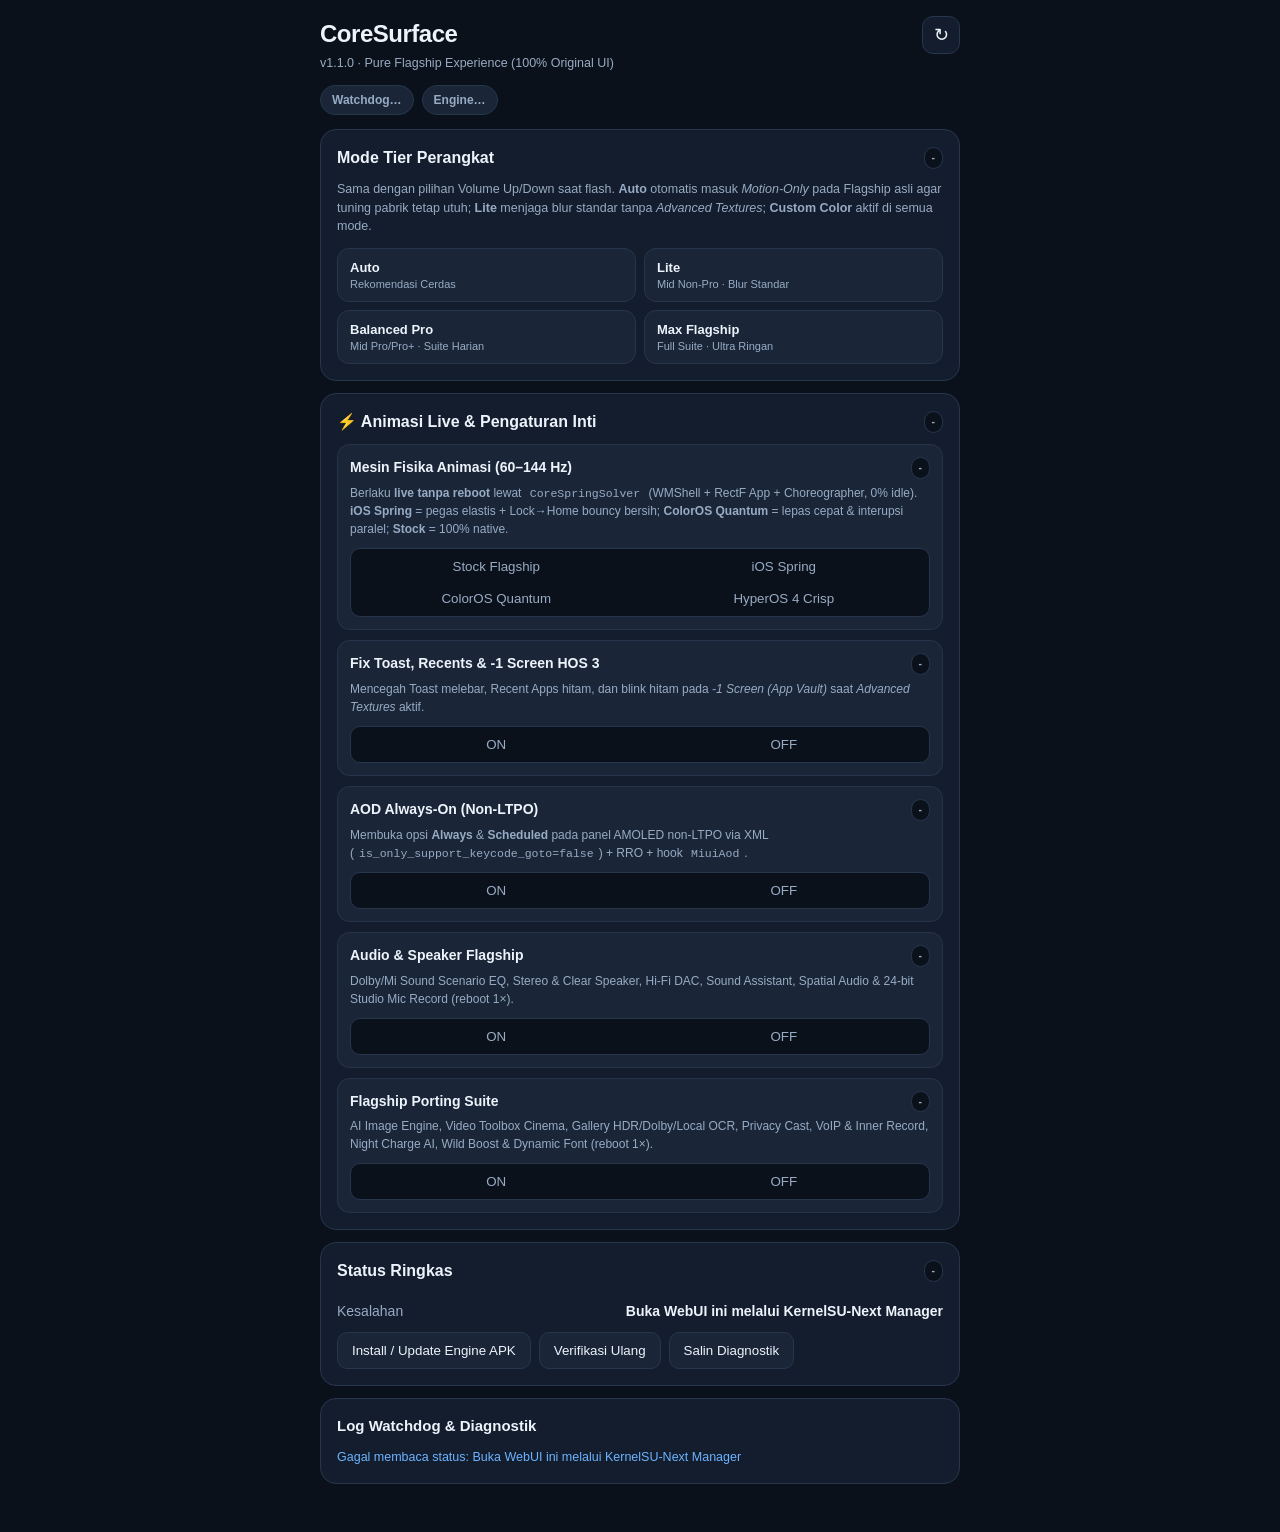
==== webroot/index.html @ f05af04d "fix(motion): eliminate Workspace layout desync & Lock->Home alpha pop/random spawn" ====
<!doctype html>
<html lang="id">
<head>
  <meta charset="utf-8">
  <meta name="viewport" content="width=device-width, initial-scale=1, viewport-fit=cover">
  <title>CoreSurface v1.1.0</title>
  <link rel="stylesheet" href="style.css">
</head>
<body>
  <main class="container">
    <header class="hero">
      <div class="hero-top">
        <div>
          <h1>CoreSurface</h1>
          <p class="subtitle">v1.1.0 · Pure Flagship Experience (100% Original UI)</p>
        </div>
        <button id="btn-refresh" class="btn-icon" type="button" aria-label="Perbarui status">↻</button>
      </div>
      <div class="badge-row">
        <span id="watchdog-badge" class="badge badge-neutral">Watchdog…</span>
        <span id="engine-badge" class="badge badge-neutral">Engine…</span>
        <span id="compat-badge" class="badge badge-neutral hidden">Skor: -</span>
        <span id="coreflow-badge" class="badge badge-coreflow hidden">CoreFlow Guard</span>
      </div>
    </header>

    <div id="reboot-banner" class="banner banner-info hidden" role="status">
      <strong>Perubahan tier/RRO disimpan.</strong> Reboot 1× agar properti/XML/RRO baru aktif (profil animasi &amp; fix Recents berlaku langsung tanpa reboot).
    </div>

    <div id="safemode-banner" class="banner banner-danger hidden" role="alert">
      <div>
        <strong>Safe-Mode Aktif</strong>
        <p id="safemode-reason">Watchdog menonaktifkan modul otomatis setelah 2× boot gagal.</p>
      </div>
      <button id="btn-reset-safemode" class="btn btn-danger" type="button">Reset Safe-Mode</button>
    </div>

    <div id="metamodule-banner" class="banner banner-warn hidden" role="status">
      <strong>Metamodule RRO belum aktif.</strong> Pada KernelSU-Next, pasang <code>meta-overlayfs</code> lalu reboot 1× agar RRO overlay (SystemUI, ThemeManager, AOD) termuat otomatis.
    </div>

    <section class="card">
      <div class="card-head">
        <h2>Mode Tier Perangkat</h2>
        <span id="active-tier-pill" class="pill">-</span>
      </div>
      <p class="hint">Sama dengan pilihan Volume Up/Down saat flash. <strong>Auto</strong> otomatis masuk <em>Motion-Only</em> pada Flagship asli agar tuning pabrik tetap utuh; <strong>Lite</strong> menjaga blur standar tanpa <em>Advanced Textures</em>; <strong>Custom Color</strong> aktif di semua mode.</p>
      <div class="tier-grid" id="tier-grid">
        <button type="button" class="btn-tier" data-tier="auto">
          <strong>Auto</strong>
          <span id="auto-tier-hint">Rekomendasi Cerdas</span>
        </button>
        <button type="button" class="btn-tier" data-tier="low">
          <strong>Lite</strong>
          <span>Mid Non-Pro · Blur Standar</span>
        </button>
        <button type="button" class="btn-tier" data-tier="balanced_pro">
          <strong>Balanced Pro</strong>
          <span>Mid Pro/Pro+ · Suite Harian</span>
        </button>
        <button type="button" class="btn-tier" data-tier="flagship">
          <strong>Max Flagship</strong>
          <span>Full Suite · Ultra Ringan</span>
        </button>
      </div>
    </section>

    <section class="card">
      <div class="card-head">
        <h2>⚡ Animasi Live &amp; Pengaturan Inti</h2>
        <span id="engine-hz-pill" class="pill">-</span>
      </div>

      <div class="feat-list">
        <div class="feat-card">
          <div class="feat-head">
            <div class="feat-title-wrap">
              <h3>Mesin Fisika Animasi (60–144 Hz)</h3>
              <span id="verify-FEAT_MOTION_PROFILE" class="v-pill v-neutral">-</span>
            </div>
            <p class="feat-desc">Berlaku <strong>live tanpa reboot</strong> lewat <code>CoreSpringSolver</code> (WMShell + RectF App + Choreographer, 0% idle). <strong>iOS Spring</strong> = pegas elastis + Lock→Home bouncy bersih; <strong>ColorOS Quantum</strong> = lepas cepat &amp; interupsi paralel; <strong>Stock</strong> = 100% native.</p>
          </div>
          <div class="seg-group seg-grid-2x2" data-key="FEAT_MOTION_PROFILE" role="group" aria-label="Mesin Fisika Animasi">
            <button type="button" data-val="0">Stock Flagship</button>
            <button type="button" data-val="ios">iOS Spring</button>
            <button type="button" data-val="coloros">ColorOS Quantum</button>
            <button type="button" data-val="hyperos4">HyperOS 4 Crisp</button>
          </div>
        </div>

        <div class="feat-card">
          <div class="feat-head">
            <div class="feat-title-wrap">
              <h3>Fix Toast, Recents &amp; -1 Screen HOS 3</h3>
              <span id="verify-FEAT_SURGICAL_GUARD" class="v-pill v-neutral">-</span>
            </div>
            <p class="feat-desc">Mencegah Toast melebar, Recent Apps hitam, dan blink hitam pada <em>-1 Screen (App Vault)</em> saat <em>Advanced Textures</em> aktif.</p>
          </div>
          <div class="seg-group" data-key="FEAT_SURGICAL_GUARD" role="group" aria-label="Fix Toast dan Recent Apps">
            <button type="button" data-val="1">ON</button>
            <button type="button" data-val="0">OFF</button>
          </div>
        </div>

        <div class="feat-card">
          <div class="feat-head">
            <div class="feat-title-wrap">
              <h3>AOD Always-On (Non-LTPO)</h3>
              <span id="verify-FEAT_AOD_UNLOCK" class="v-pill v-neutral">-</span>
            </div>
            <p class="feat-desc">Membuka opsi <strong>Always</strong> &amp; <strong>Scheduled</strong> pada panel AMOLED non-LTPO via XML (<code>is_only_support_keycode_goto=false</code>) + RRO + hook <code>MiuiAod</code>.</p>
          </div>
          <div class="seg-group" data-key="FEAT_AOD_UNLOCK" role="group" aria-label="AOD Always-On Non-LTPO">
            <button type="button" data-val="1">ON</button>
            <button type="button" data-val="0">OFF</button>
          </div>
        </div>

        <div class="feat-card">
          <div class="feat-head">
            <div class="feat-title-wrap">
              <h3>Audio &amp; Speaker Flagship</h3>
              <span id="verify-FEAT_FLAGSHIP_AUDIO" class="v-pill v-neutral">-</span>
            </div>
            <p class="feat-desc">Dolby/Mi Sound Scenario EQ, Stereo &amp; Clear Speaker, Hi-Fi DAC, Sound Assistant, Spatial Audio &amp; 24-bit Studio Mic Record (reboot 1×).</p>
          </div>
          <div class="seg-group" data-key="FEAT_FLAGSHIP_AUDIO" role="group" aria-label="Audio dan Speaker Flagship">
            <button type="button" data-val="1">ON</button>
            <button type="button" data-val="0">OFF</button>
          </div>
        </div>

        <div class="feat-card">
          <div class="feat-head">
            <div class="feat-title-wrap">
              <h3>Flagship Porting Suite</h3>
              <span id="verify-FEAT_FLAGSHIP_SUITE" class="v-pill v-neutral">-</span>
            </div>
            <p class="feat-desc">AI Image Engine, Video Toolbox Cinema, Gallery HDR/Dolby/Local OCR, Privacy Cast, VoIP &amp; Inner Record, Night Charge AI, Wild Boost &amp; Dynamic Font (reboot 1×).</p>
          </div>
          <div class="seg-group" data-key="FEAT_FLAGSHIP_SUITE" role="group" aria-label="Flagship Porting Suite">
            <button type="button" data-val="1">ON</button>
            <button type="button" data-val="0">OFF</button>
          </div>
        </div>
      </div>
    </section>

    <section class="card">
      <div class="card-head">
        <h2>Status Ringkas</h2>
        <span id="engine-lod-badge" class="pill">-</span>
      </div>
      <div class="kv-list" id="summary-list">
        <div class="kv-row"><span>Status</span><strong>Memuat…</strong></div>
      </div>
      <div class="quick-actions">
        <button id="btn-install-engine" class="btn btn-secondary" type="button">Install / Update Engine APK</button>
        <button id="btn-hot-sync" class="btn btn-secondary" type="button">Verifikasi Ulang</button>
        <button id="btn-export-diag" class="btn btn-secondary" type="button">Salin Diagnostik</button>
      </div>
    </section>

    <section class="card">
      <details>
        <summary class="summary-title">Log Watchdog &amp; Diagnostik</summary>
        <pre id="diag-log" class="log-box">Memuat log…</pre>
      </details>
      <div id="diag-export-wrap" class="hidden">
        <textarea id="diag-export-box" class="log-box export-box" rows="7" readonly></textarea>
      </div>
      <p id="toast-msg" class="toast-msg" aria-live="polite"></p>
    </section>
  </main>

  <script src="app.js"></script>
</body>
</html>
---- webroot/style.css ----
:root {
  color-scheme: dark;
  --bg: #0b111b;
  --surface: #131d2d;
  --surface-alt: #1a2638;
  --border: #26364d;
  --text: #edf3fb;
  --muted: #98abc4;
  --accent: #6cb4ff;
  --accent-bg: rgba(108, 180, 255, 0.14);
  --ok: #3ddc97;
  --ok-bg: rgba(61, 220, 151, 0.14);
  --warn: #f5b942;
  --warn-bg: rgba(245, 185, 66, 0.14);
  --danger: #ff6b7a;
  --danger-bg: rgba(255, 107, 122, 0.14);
  --coreflow: #6ee7e7;
  --coreflow-bg: rgba(110, 231, 231, 0.13);
  --radius: 16px;
}

* {
  box-sizing: border-box;
}

body {
  margin: 0;
  background: var(--bg);
  color: var(--text);
  font: 14px/1.5 -apple-system, BlinkMacSystemFont, "Segoe UI", Roboto, sans-serif;
  padding: 16px 14px 36px;
  -webkit-font-smoothing: antialiased;
}

.container {
  max-width: 640px;
  margin: 0 auto;
}

.hero {
  margin-bottom: 14px;
}

.hero-top {
  display: flex;
  align-items: flex-start;
  justify-content: space-between;
  gap: 12px;
}

h1 {
  margin: 0;
  font-size: 24px;
  font-weight: 700;
  letter-spacing: -0.02em;
}

.subtitle {
  margin: 2px 0 0;
  color: var(--muted);
  font-size: 12.5px;
}

.btn-icon {
  width: 38px;
  height: 38px;
  border-radius: 11px;
  border: 1px solid var(--border);
  background: var(--surface);
  color: var(--text);
  font-size: 18px;
  cursor: pointer;
}

.badge-row {
  display: flex;
  flex-wrap: wrap;
  gap: 8px;
  margin-top: 12px;
}

.badge {
  display: inline-flex;
  align-items: center;
  gap: 6px;
  padding: 5px 11px;
  border-radius: 999px;
  font-size: 12px;
  font-weight: 600;
  border: 1px solid transparent;
}

.badge-neutral {
  background: var(--surface-alt);
  color: var(--muted);
  border-color: var(--border);
}

.badge-ok {
  background: var(--ok-bg);
  color: var(--ok);
  border-color: rgba(61, 220, 151, 0.35);
}

.badge-warn {
  background: var(--warn-bg);
  color: var(--warn);
  border-color: rgba(245, 185, 66, 0.35);
}

.badge-danger {
  background: var(--danger-bg);
  color: var(--danger);
  border-color: rgba(255, 107, 122, 0.35);
}

.badge-coreflow {
  background: var(--coreflow-bg);
  color: var(--coreflow);
  border-color: rgba(110, 231, 231, 0.35);
}

.banner {
  border-radius: 14px;
  padding: 13px 15px;
  margin-bottom: 12px;
  font-size: 13px;
  border: 1px solid var(--border);
}

.banner-info {
  background: var(--accent-bg);
  border-color: rgba(108, 180, 255, 0.35);
  color: #d6eaff;
}

.banner-warn {
  background: var(--warn-bg);
  border-color: rgba(245, 185, 66, 0.4);
  color: #fde4a6;
}

.banner-danger {
  background: var(--danger-bg);
  border-color: rgba(255, 107, 122, 0.4);
  color: #ffd7dc;
  display: flex;
  flex-direction: column;
  gap: 10px;
}

.banner-danger p {
  margin: 4px 0 0;
  font-size: 12.5px;
  color: #f6b7bf;
}

.card {
  background: var(--surface);
  border: 1px solid var(--border);
  border-radius: var(--radius);
  padding: 16px;
  margin-bottom: 12px;
}

.card-warn {
  border-color: rgba(245, 185, 66, 0.45);
}

.card-head {
  display: flex;
  align-items: center;
  justify-content: space-between;
  gap: 10px;
  margin-bottom: 10px;
}

.card-head h2 {
  margin: 0;
}

h2 {
  margin: 0 0 10px;
  font-size: 16px;
  font-weight: 650;
}

h3 {
  margin: 0;
  font-size: 14px;
  font-weight: 620;
}

.hint {
  margin: 0 0 12px;
  font-size: 12.5px;
  color: var(--muted);
}

code {
  font-family: ui-monospace, SFMono-Regular, Menlo, monospace;
  font-size: 11.5px;
  background: var(--surface-alt);
  padding: 1px 5px;
  border-radius: 5px;
}

.kv-list {
  display: flex;
  flex-direction: column;
}

.kv-row {
  display: flex;
  justify-content: space-between;
  gap: 12px;
  padding: 8px 0;
  border-bottom: 1px solid rgba(38, 54, 77, 0.7);
}

.kv-row:last-child {
  border-bottom: 0;
  padding-bottom: 0;
}

.kv-row span {
  color: var(--muted);
  flex-shrink: 0;
}

.kv-row strong {
  text-align: right;
  word-break: break-all;
}

.feat-list {
  display: flex;
  flex-direction: column;
  gap: 10px;
}

.feat-card {
  background: var(--surface-alt);
  border: 1px solid rgba(38, 54, 77, 0.9);
  border-radius: 13px;
  padding: 12px;
}

.feat-exp {
  border-style: dashed;
}

.feat-head {
  margin-bottom: 10px;
}

.feat-title-wrap {
  display: flex;
  flex-wrap: wrap;
  justify-content: space-between;
  align-items: center;
  gap: 6px;
}

.meta-pills {
  display: inline-flex;
  flex-wrap: wrap;
  gap: 5px;
}

.load-pill,
.v-pill,
.pill {
  font-size: 10.5px;
  font-weight: 650;
  padding: 2px 7px;
  border-radius: 999px;
  white-space: nowrap;
}

.load-low {
  background: rgba(61, 220, 151, 0.12);
  color: #7ee3b4;
}

.load-med {
  background: rgba(245, 185, 66, 0.14);
  color: #f6ca6e;
}

.load-high {
  background: rgba(255, 107, 122, 0.15);
  color: #ff99a4;
}

.v-neutral,
.pill {
  background: var(--bg);
  color: var(--muted);
  border: 1px solid var(--border);
}

.v-ok,
.pill.on {
  background: var(--ok-bg);
  color: var(--ok);
  border: 1px solid rgba(61, 220, 151, 0.35);
}

.v-warn,
.pill.warn {
  background: var(--warn-bg);
  color: var(--warn);
  border: 1px solid rgba(245, 185, 66, 0.35);
}

.v-info {
  background: var(--accent-bg);
  color: var(--accent);
  border: 1px solid rgba(108, 180, 255, 0.35);
}

.v-danger,
.pill.danger {
  background: var(--danger-bg);
  color: var(--danger);
  border: 1px solid rgba(255, 107, 122, 0.35);
}

.feat-desc {
  margin: 5px 0 0;
  font-size: 12px;
  color: var(--muted);
}

.tag-warn {
  font-size: 10.5px;
  color: var(--warn);
  background: var(--warn-bg);
  padding: 1px 6px;
  border-radius: 6px;
  margin-left: 4px;
  font-weight: 600;
}

.seg-group {
  display: grid;
  grid-auto-flow: column;
  grid-auto-columns: 1fr;
  background: var(--bg);
  border: 1px solid var(--border);
  border-radius: 10px;
  padding: 3px;
  gap: 3px;
}

.seg-group.seg-grid-2x2 {
  grid-auto-flow: row;
  grid-template-columns: repeat(2, 1fr);
}

.seg-group button {
  border: 0;
  background: transparent;
  color: var(--muted);
  font: 600 12.5px/1.2 inherit;
  padding: 7px 8px;
  border-radius: 8px;
  cursor: pointer;
}

.seg-group button.active {
  background: var(--accent);
  color: #091526;
}

.seg-group button:disabled {
  opacity: 0.45;
  cursor: not-allowed;
}

.btn {
  border: 0;
  border-radius: 10px;
  padding: 10px 14px;
  font: 600 13px/1.2 inherit;
  cursor: pointer;
}

.btn-secondary {
  background: var(--surface-alt);
  color: var(--text);
  border: 1px solid var(--border);
}

.btn-danger {
  background: var(--danger);
  color: #24070b;
  align-self: flex-start;
}

.tier-grid {
  display: grid;
  grid-template-columns: repeat(2, 1fr);
  gap: 8px;
}

@media (max-width: 360px) {
  .tier-grid {
    grid-template-columns: 1fr;
  }
}

.btn-tier {
  display: flex;
  flex-direction: column;
  align-items: flex-start;
  gap: 3px;
  padding: 11px 12px;
  border-radius: 12px;
  border: 1px solid var(--border);
  background: var(--surface-alt);
  color: var(--text);
  text-align: left;
  cursor: pointer;
}

.btn-tier strong {
  font-size: 13px;
}

.btn-tier span {
  font-size: 11px;
  color: var(--muted);
}

.btn:disabled,
.btn-tier:disabled,
.btn-icon:disabled {
  opacity: 0.55;
  cursor: wait;
}

.btn-tier.active {
  border-color: var(--accent);
  background: var(--accent-bg);
}

.btn-tier.active strong {
  color: var(--accent);
}

.quick-actions {
  display: flex;
  flex-wrap: wrap;
  gap: 8px;
  margin-top: 10px;
}

.export-box {
  width: 100%;
  resize: vertical;
  color: var(--text);
}

.summary-title {
  font-size: 15px;
  font-weight: 650;
  cursor: pointer;
  list-style: none;
}

.summary-title::-webkit-details-marker {
  display: none;
}

.props-list {
  list-style: none;
  margin: 10px 0 0;
  padding: 0;
  display: flex;
  flex-direction: column;
  gap: 6px;
}

.props-list li {
  display: flex;
  align-items: baseline;
  gap: 8px;
  font-family: ui-monospace, SFMono-Regular, Menlo, monospace;
  font-size: 11.5px;
  background: var(--bg);
  border: 1px solid rgba(38, 54, 77, 0.7);
  border-radius: 8px;
  padding: 7px 9px;
  word-break: break-all;
}

.prop-tier {
  flex-shrink: 0;
  font-family: inherit;
  font-size: 9.5px;
  font-weight: 700;
  text-transform: uppercase;
  padding: 2px 6px;
  border-radius: 5px;
  background: var(--accent-bg);
  color: var(--accent);
}

.prop-warn {
  background: var(--warn-bg);
  color: var(--warn);
}

.log-box {
  margin: 10px 0 0;
  padding: 10px;
  border-radius: 10px;
  background: var(--bg);
  border: 1px solid rgba(38, 54, 77, 0.7);
  color: var(--muted);
  font: 11.5px/1.45 ui-monospace, SFMono-Regular, Menlo, monospace;
  white-space: pre-wrap;
  word-break: break-word;
  max-height: 240px;
  overflow-y: auto;
}

.toast-msg {
  margin: 10px 0 0;
  font-size: 12.5px;
  color: var(--accent);
  min-height: 18px;
}

.muted {
  color: var(--muted);
}

.hidden {
  display: none !important;
}
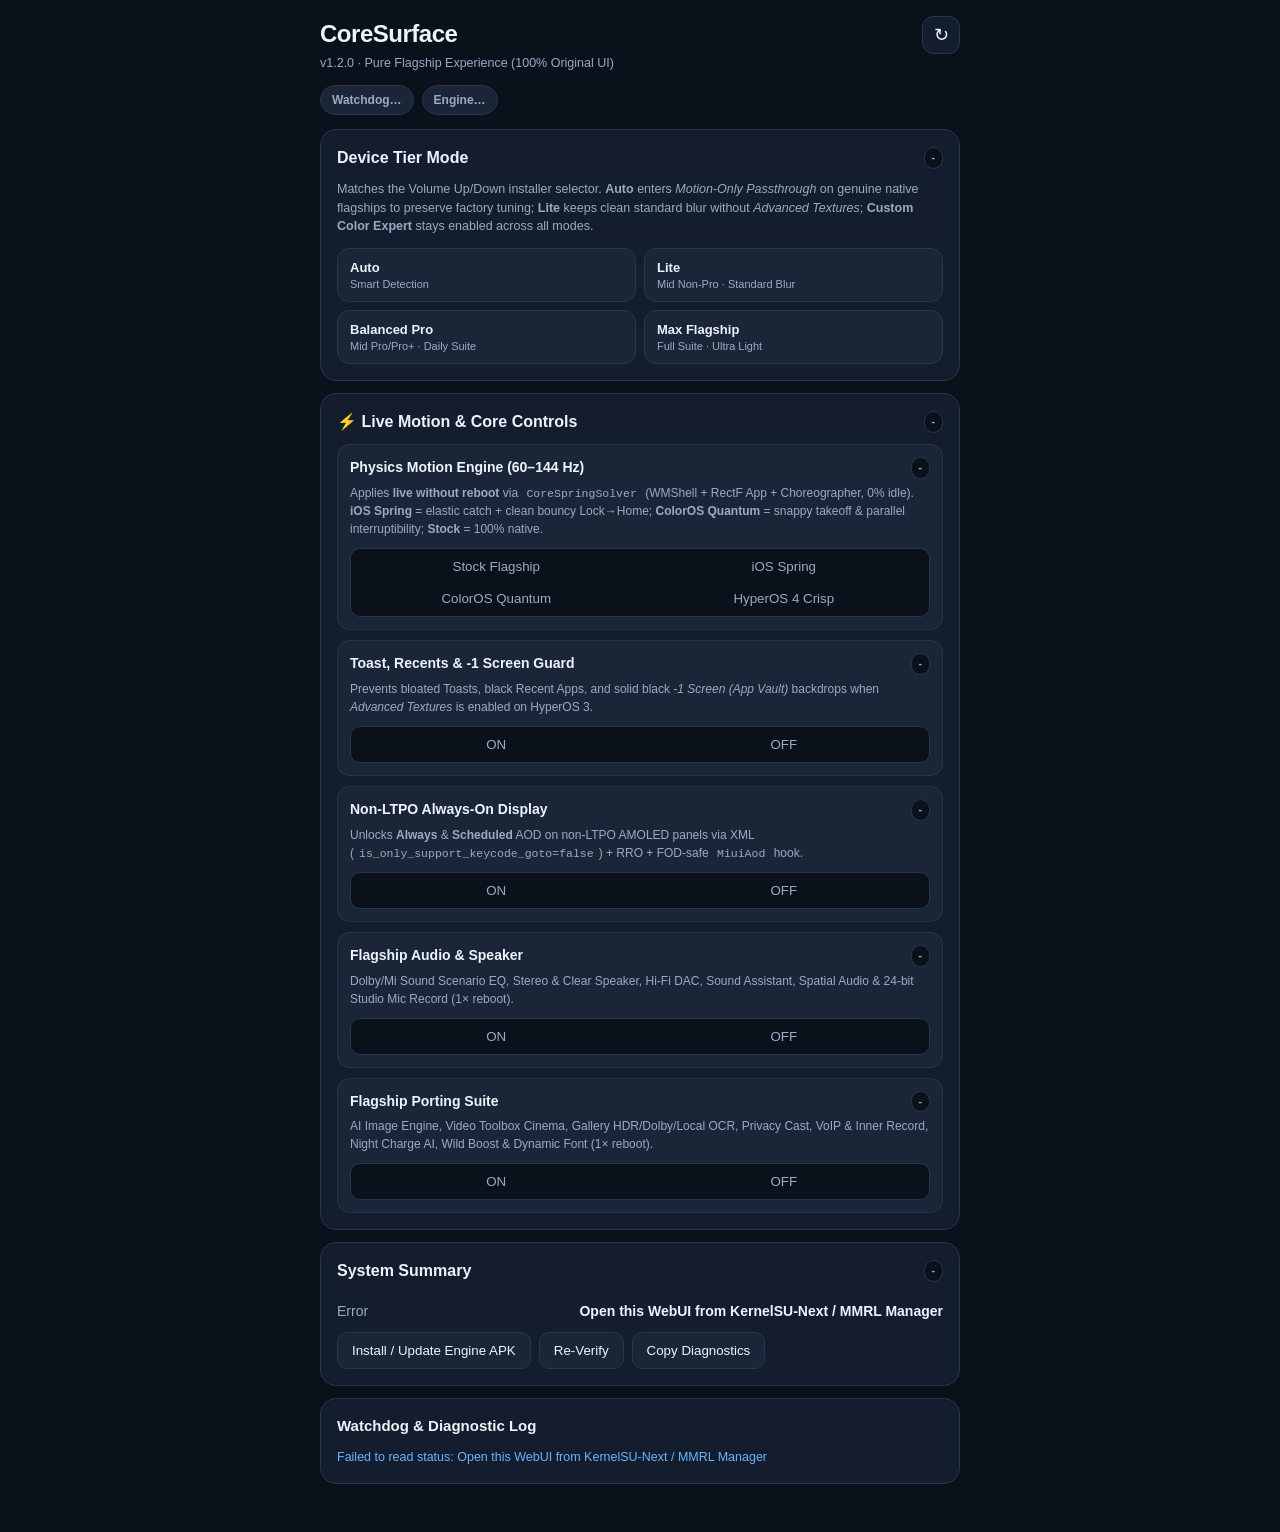
==== commit 4a3ebeca: "release(v1.2.0): full English UI/installer, Binder fast-fail & RRO stabilization" ====
--- a/webroot/index.html
+++ b/webroot/index.html
@@ -1,9 +1,9 @@
 <!doctype html>
-<html lang="id">
+<html lang="en">
 <head>
   <meta charset="utf-8">
   <meta name="viewport" content="width=device-width, initial-scale=1, viewport-fit=cover">
-  <title>CoreSurface v1.1.0</title>
+  <title>CoreSurface v1.2.0</title>
   <link rel="stylesheet" href="style.css">
 </head>
 <body>
@@ -12,63 +12,63 @@
       <div class="hero-top">
         <div>
           <h1>CoreSurface</h1>
-          <p class="subtitle">v1.1.0 · Pure Flagship Experience (100% Original UI)</p>
+          <p class="subtitle">v1.2.0 · Pure Flagship Experience (100% Original UI)</p>
         </div>
-        <button id="btn-refresh" class="btn-icon" type="button" aria-label="Perbarui status">↻</button>
+        <button id="btn-refresh" class="btn-icon" type="button" aria-label="Refresh status">↻</button>
       </div>
       <div class="badge-row">
         <span id="watchdog-badge" class="badge badge-neutral">Watchdog…</span>
         <span id="engine-badge" class="badge badge-neutral">Engine…</span>
-        <span id="compat-badge" class="badge badge-neutral hidden">Skor: -</span>
+        <span id="compat-badge" class="badge badge-neutral hidden">Score: -</span>
         <span id="coreflow-badge" class="badge badge-coreflow hidden">CoreFlow Guard</span>
       </div>
     </header>
 
     <div id="reboot-banner" class="banner banner-info hidden" role="status">
-      <strong>Perubahan tier/RRO disimpan.</strong> Reboot 1× agar properti/XML/RRO baru aktif (profil animasi &amp; fix Recents berlaku langsung tanpa reboot).
+      <strong>Tier / RRO changes saved.</strong> Reboot once to apply early-boot props, XML &amp; RRO overlays (motion profiles &amp; blur guards apply live without reboot).
     </div>
 
     <div id="safemode-banner" class="banner banner-danger hidden" role="alert">
       <div>
-        <strong>Safe-Mode Aktif</strong>
-        <p id="safemode-reason">Watchdog menonaktifkan modul otomatis setelah 2× boot gagal.</p>
+        <strong>Safe-Mode Active</strong>
+        <p id="safemode-reason">Watchdog automatically disabled the module after 2 consecutive failed boots.</p>
       </div>
       <button id="btn-reset-safemode" class="btn btn-danger" type="button">Reset Safe-Mode</button>
     </div>
 
     <div id="metamodule-banner" class="banner banner-warn hidden" role="status">
-      <strong>Metamodule RRO belum aktif.</strong> Pada KernelSU-Next, pasang <code>meta-overlayfs</code> lalu reboot 1× agar RRO overlay (SystemUI, ThemeManager, AOD) termuat otomatis.
+      <strong>RRO metamodule not active.</strong> On KernelSU-Next, install <code>meta-overlayfs</code> and reboot once so clean-room RRO overlays mount properly.
     </div>
 
     <section class="card">
       <div class="card-head">
-        <h2>Mode Tier Perangkat</h2>
+        <h2>Device Tier Mode</h2>
         <span id="active-tier-pill" class="pill">-</span>
       </div>
-      <p class="hint">Sama dengan pilihan Volume Up/Down saat flash. <strong>Auto</strong> otomatis masuk <em>Motion-Only</em> pada Flagship asli agar tuning pabrik tetap utuh; <strong>Lite</strong> menjaga blur standar tanpa <em>Advanced Textures</em>; <strong>Custom Color</strong> aktif di semua mode.</p>
+      <p class="hint">Matches the Volume Up/Down installer selector. <strong>Auto</strong> enters <em>Motion-Only Passthrough</em> on genuine native flagships to preserve factory tuning; <strong>Lite</strong> keeps clean standard blur without <em>Advanced Textures</em>; <strong>Custom Color Expert</strong> stays enabled across all modes.</p>
       <div class="tier-grid" id="tier-grid">
         <button type="button" class="btn-tier" data-tier="auto">
           <strong>Auto</strong>
-          <span id="auto-tier-hint">Rekomendasi Cerdas</span>
+          <span id="auto-tier-hint">Smart Detection</span>
         </button>
         <button type="button" class="btn-tier" data-tier="low">
           <strong>Lite</strong>
-          <span>Mid Non-Pro · Blur Standar</span>
+          <span>Mid Non-Pro · Standard Blur</span>
         </button>
         <button type="button" class="btn-tier" data-tier="balanced_pro">
           <strong>Balanced Pro</strong>
-          <span>Mid Pro/Pro+ · Suite Harian</span>
+          <span>Mid Pro/Pro+ · Daily Suite</span>
         </button>
         <button type="button" class="btn-tier" data-tier="flagship">
           <strong>Max Flagship</strong>
-          <span>Full Suite · Ultra Ringan</span>
+          <span>Full Suite · Ultra Light</span>
         </button>
       </div>
     </section>
 
     <section class="card">
       <div class="card-head">
-        <h2>⚡ Animasi Live &amp; Pengaturan Inti</h2>
+        <h2>⚡ Live Motion &amp; Core Controls</h2>
         <span id="engine-hz-pill" class="pill">-</span>
       </div>
 
@@ -76,12 +76,12 @@
         <div class="feat-card">
           <div class="feat-head">
             <div class="feat-title-wrap">
-              <h3>Mesin Fisika Animasi (60–144 Hz)</h3>
+              <h3>Physics Motion Engine (60–144 Hz)</h3>
               <span id="verify-FEAT_MOTION_PROFILE" class="v-pill v-neutral">-</span>
             </div>
-            <p class="feat-desc">Berlaku <strong>live tanpa reboot</strong> lewat <code>CoreSpringSolver</code> (WMShell + RectF App + Choreographer, 0% idle). <strong>iOS Spring</strong> = pegas elastis + Lock→Home bouncy bersih; <strong>ColorOS Quantum</strong> = lepas cepat &amp; interupsi paralel; <strong>Stock</strong> = 100% native.</p>
+            <p class="feat-desc">Applies <strong>live without reboot</strong> via <code>CoreSpringSolver</code> (WMShell + RectF App + Choreographer, 0% idle). <strong>iOS Spring</strong> = elastic catch + clean bouncy Lock→Home; <strong>ColorOS Quantum</strong> = snappy takeoff &amp; parallel interruptibility; <strong>Stock</strong> = 100% native.</p>
           </div>
-          <div class="seg-group seg-grid-2x2" data-key="FEAT_MOTION_PROFILE" role="group" aria-label="Mesin Fisika Animasi">
+          <div class="seg-group seg-grid-2x2" data-key="FEAT_MOTION_PROFILE" role="group" aria-label="Physics Motion Engine">
             <button type="button" data-val="0">Stock Flagship</button>
             <button type="button" data-val="ios">iOS Spring</button>
             <button type="button" data-val="coloros">ColorOS Quantum</button>
@@ -92,12 +92,12 @@
         <div class="feat-card">
           <div class="feat-head">
             <div class="feat-title-wrap">
-              <h3>Fix Toast, Recents &amp; -1 Screen HOS 3</h3>
+              <h3>Toast, Recents &amp; -1 Screen Guard</h3>
               <span id="verify-FEAT_SURGICAL_GUARD" class="v-pill v-neutral">-</span>
             </div>
-            <p class="feat-desc">Mencegah Toast melebar, Recent Apps hitam, dan blink hitam pada <em>-1 Screen (App Vault)</em> saat <em>Advanced Textures</em> aktif.</p>
+            <p class="feat-desc">Prevents bloated Toasts, black Recent Apps, and solid black <em>-1 Screen (App Vault)</em> backdrops when <em>Advanced Textures</em> is enabled on HyperOS 3.</p>
           </div>
-          <div class="seg-group" data-key="FEAT_SURGICAL_GUARD" role="group" aria-label="Fix Toast dan Recent Apps">
+          <div class="seg-group" data-key="FEAT_SURGICAL_GUARD" role="group" aria-label="Toast, Recents and Minus-One Guard">
             <button type="button" data-val="1">ON</button>
             <button type="button" data-val="0">OFF</button>
           </div>
@@ -106,12 +106,12 @@
         <div class="feat-card">
           <div class="feat-head">
             <div class="feat-title-wrap">
-              <h3>AOD Always-On (Non-LTPO)</h3>
+              <h3>Non-LTPO Always-On Display</h3>
               <span id="verify-FEAT_AOD_UNLOCK" class="v-pill v-neutral">-</span>
             </div>
-            <p class="feat-desc">Membuka opsi <strong>Always</strong> &amp; <strong>Scheduled</strong> pada panel AMOLED non-LTPO via XML (<code>is_only_support_keycode_goto=false</code>) + RRO + hook <code>MiuiAod</code>.</p>
+            <p class="feat-desc">Unlocks <strong>Always</strong> &amp; <strong>Scheduled</strong> AOD on non-LTPO AMOLED panels via XML (<code>is_only_support_keycode_goto=false</code>) + RRO + FOD-safe <code>MiuiAod</code> hook.</p>
           </div>
-          <div class="seg-group" data-key="FEAT_AOD_UNLOCK" role="group" aria-label="AOD Always-On Non-LTPO">
+          <div class="seg-group" data-key="FEAT_AOD_UNLOCK" role="group" aria-label="Non-LTPO Always-On Display">
             <button type="button" data-val="1">ON</button>
             <button type="button" data-val="0">OFF</button>
           </div>
@@ -120,12 +120,12 @@
         <div class="feat-card">
           <div class="feat-head">
             <div class="feat-title-wrap">
-              <h3>Audio &amp; Speaker Flagship</h3>
+              <h3>Flagship Audio &amp; Speaker</h3>
               <span id="verify-FEAT_FLAGSHIP_AUDIO" class="v-pill v-neutral">-</span>
             </div>
-            <p class="feat-desc">Dolby/Mi Sound Scenario EQ, Stereo &amp; Clear Speaker, Hi-Fi DAC, Sound Assistant, Spatial Audio &amp; 24-bit Studio Mic Record (reboot 1×).</p>
+            <p class="feat-desc">Dolby/Mi Sound Scenario EQ, Stereo &amp; Clear Speaker, Hi-Fi DAC, Sound Assistant, Spatial Audio &amp; 24-bit Studio Mic Record (1× reboot).</p>
           </div>
-          <div class="seg-group" data-key="FEAT_FLAGSHIP_AUDIO" role="group" aria-label="Audio dan Speaker Flagship">
+          <div class="seg-group" data-key="FEAT_FLAGSHIP_AUDIO" role="group" aria-label="Flagship Audio and Speaker">
             <button type="button" data-val="1">ON</button>
             <button type="button" data-val="0">OFF</button>
           </div>
@@ -137,7 +137,7 @@
               <h3>Flagship Porting Suite</h3>
               <span id="verify-FEAT_FLAGSHIP_SUITE" class="v-pill v-neutral">-</span>
             </div>
-            <p class="feat-desc">AI Image Engine, Video Toolbox Cinema, Gallery HDR/Dolby/Local OCR, Privacy Cast, VoIP &amp; Inner Record, Night Charge AI, Wild Boost &amp; Dynamic Font (reboot 1×).</p>
+            <p class="feat-desc">AI Image Engine, Video Toolbox Cinema, Gallery HDR/Dolby/Local OCR, Privacy Cast, VoIP &amp; Inner Record, Night Charge AI, Wild Boost &amp; Dynamic Font (1× reboot).</p>
           </div>
           <div class="seg-group" data-key="FEAT_FLAGSHIP_SUITE" role="group" aria-label="Flagship Porting Suite">
             <button type="button" data-val="1">ON</button>
@@ -149,23 +149,23 @@
 
     <section class="card">
       <div class="card-head">
-        <h2>Status Ringkas</h2>
+        <h2>System Summary</h2>
         <span id="engine-lod-badge" class="pill">-</span>
       </div>
       <div class="kv-list" id="summary-list">
-        <div class="kv-row"><span>Status</span><strong>Memuat…</strong></div>
+        <div class="kv-row"><span>Status</span><strong>Loading…</strong></div>
       </div>
       <div class="quick-actions">
         <button id="btn-install-engine" class="btn btn-secondary" type="button">Install / Update Engine APK</button>
-        <button id="btn-hot-sync" class="btn btn-secondary" type="button">Verifikasi Ulang</button>
-        <button id="btn-export-diag" class="btn btn-secondary" type="button">Salin Diagnostik</button>
+        <button id="btn-hot-sync" class="btn btn-secondary" type="button">Re-Verify</button>
+        <button id="btn-export-diag" class="btn btn-secondary" type="button">Copy Diagnostics</button>
       </div>
     </section>
 
     <section class="card">
       <details>
-        <summary class="summary-title">Log Watchdog &amp; Diagnostik</summary>
-        <pre id="diag-log" class="log-box">Memuat log…</pre>
+        <summary class="summary-title">Watchdog &amp; Diagnostic Log</summary>
+        <pre id="diag-log" class="log-box">Loading logs…</pre>
       </details>
       <div id="diag-export-wrap" class="hidden">
         <textarea id="diag-export-box" class="log-box export-box" rows="7" readonly></textarea>
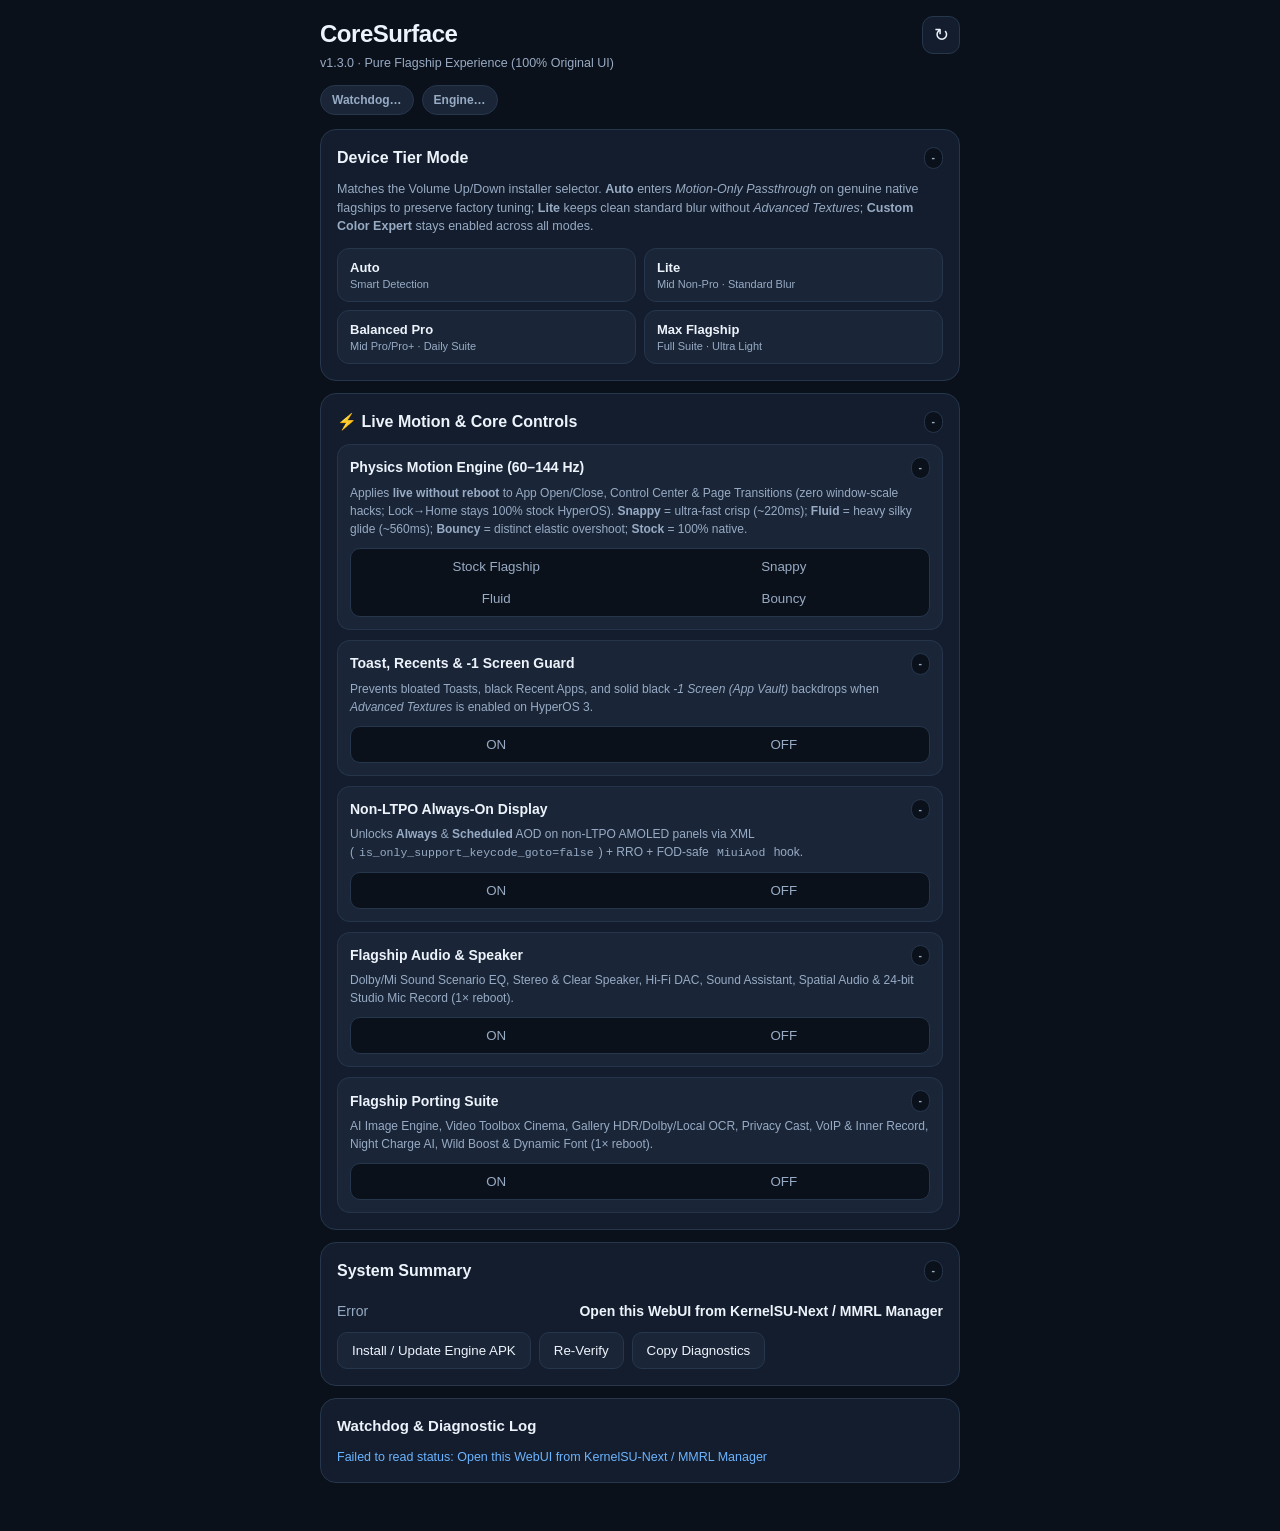
==== commit a77d389b: "release(v1.3.0): honest Snappy/Fluid/Bouncy high-contrast physics, stock Lock->Home" ====
--- a/webroot/index.html
+++ b/webroot/index.html
@@ -3,7 +3,7 @@
 <head>
   <meta charset="utf-8">
   <meta name="viewport" content="width=device-width, initial-scale=1, viewport-fit=cover">
-  <title>CoreSurface v1.2.0</title>
+  <title>CoreSurface v1.3.0</title>
   <link rel="stylesheet" href="style.css">
 </head>
 <body>
@@ -12,7 +12,7 @@
       <div class="hero-top">
         <div>
           <h1>CoreSurface</h1>
-          <p class="subtitle">v1.2.0 · Pure Flagship Experience (100% Original UI)</p>
+          <p class="subtitle">v1.3.0 · Pure Flagship Experience (100% Original UI)</p>
         </div>
         <button id="btn-refresh" class="btn-icon" type="button" aria-label="Refresh status">↻</button>
       </div>
@@ -79,13 +79,13 @@
               <h3>Physics Motion Engine (60–144 Hz)</h3>
               <span id="verify-FEAT_MOTION_PROFILE" class="v-pill v-neutral">-</span>
             </div>
-            <p class="feat-desc">Applies <strong>live without reboot</strong> via <code>CoreSpringSolver</code> (WMShell + RectF App + Choreographer, 0% idle). <strong>iOS Spring</strong> = elastic catch + clean bouncy Lock→Home; <strong>ColorOS Quantum</strong> = snappy takeoff &amp; parallel interruptibility; <strong>Stock</strong> = 100% native.</p>
+            <p class="feat-desc">Applies <strong>live without reboot</strong> to App Open/Close, Control Center &amp; Page Transitions (zero window-scale hacks; Lock→Home stays 100% stock HyperOS). <strong>Snappy</strong> = ultra-fast crisp (~220ms); <strong>Fluid</strong> = heavy silky glide (~560ms); <strong>Bouncy</strong> = distinct elastic overshoot; <strong>Stock</strong> = 100% native.</p>
           </div>
           <div class="seg-group seg-grid-2x2" data-key="FEAT_MOTION_PROFILE" role="group" aria-label="Physics Motion Engine">
             <button type="button" data-val="0">Stock Flagship</button>
-            <button type="button" data-val="ios">iOS Spring</button>
-            <button type="button" data-val="coloros">ColorOS Quantum</button>
-            <button type="button" data-val="hyperos4">HyperOS 4 Crisp</button>
+            <button type="button" data-val="snappy">Snappy</button>
+            <button type="button" data-val="fluid">Fluid</button>
+            <button type="button" data-val="bouncy">Bouncy</button>
           </div>
         </div>
 
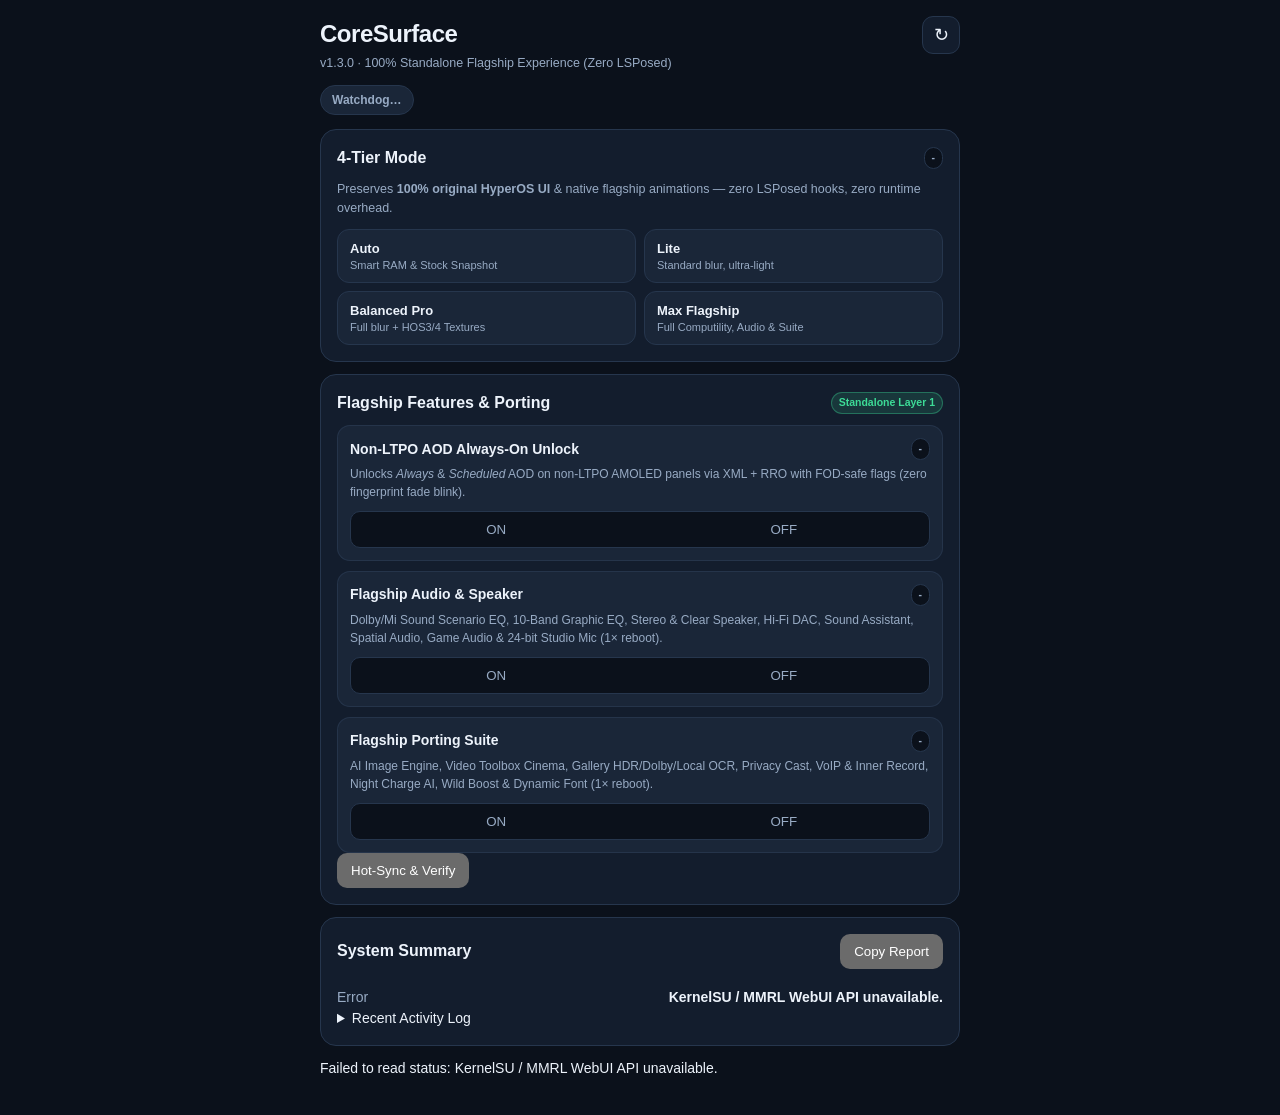
==== commit 18108ceb: "refactor: remove custom motion profiles & LSPosed dependency (100% standalone)" ====
--- a/webroot/index.html
+++ b/webroot/index.html
@@ -12,28 +12,27 @@
       <div class="hero-top">
         <div>
           <h1>CoreSurface</h1>
-          <p class="subtitle">v1.3.0 · Pure Flagship Experience (100% Original UI)</p>
+          <p class="subtitle">v1.3.0 · 100% Standalone Flagship Experience (Zero LSPosed)</p>
         </div>
         <button id="btn-refresh" class="btn-icon" type="button" aria-label="Refresh status">↻</button>
       </div>
       <div class="badge-row">
         <span id="watchdog-badge" class="badge badge-neutral">Watchdog…</span>
-        <span id="engine-badge" class="badge badge-neutral">Engine…</span>
         <span id="compat-badge" class="badge badge-neutral hidden">Score: -</span>
         <span id="coreflow-badge" class="badge badge-coreflow hidden">CoreFlow Guard</span>
       </div>
     </header>
 
     <div id="reboot-banner" class="banner banner-info hidden" role="status">
-      <strong>Tier / RRO changes saved.</strong> Reboot once to apply early-boot props, XML &amp; RRO overlays (motion profiles &amp; blur guards apply live without reboot).
+      <strong>Changes saved.</strong> Reboot once to apply updated early-boot props, XML &amp; RRO overlays.
     </div>
 
     <div id="safemode-banner" class="banner banner-danger hidden" role="alert">
       <div>
-        <strong>Safe-Mode Active</strong>
-        <p id="safemode-reason">Watchdog automatically disabled the module after 2 consecutive failed boots.</p>
+        <strong>Safe-Mode Active (Auto-Disabled)</strong>
+        <p id="safemode-reason">CoreSurface paused after 2 consecutive failed boots.</p>
       </div>
-      <button id="btn-reset-safemode" class="btn btn-danger" type="button">Reset Safe-Mode</button>
+      <button id="btn-reset-safemode" class="btn btn-danger" type="button">Reset &amp; Re-enable</button>
     </div>
 
     <div id="metamodule-banner" class="banner banner-warn hidden" role="status">
@@ -42,76 +41,46 @@
 
     <section class="card">
       <div class="card-head">
-        <h2>Device Tier Mode</h2>
+        <h2>4-Tier Mode</h2>
         <span id="active-tier-pill" class="pill">-</span>
       </div>
-      <p class="hint">Matches the Volume Up/Down installer selector. <strong>Auto</strong> enters <em>Motion-Only Passthrough</em> on genuine native flagships to preserve factory tuning; <strong>Lite</strong> keeps clean standard blur without <em>Advanced Textures</em>; <strong>Custom Color Expert</strong> stays enabled across all modes.</p>
-      <div class="tier-grid" id="tier-grid">
-        <button type="button" class="btn-tier" data-tier="auto">
+      <p class="hint">Preserves <strong>100% original HyperOS UI</strong> &amp; native flagship animations — zero LSPosed hooks, zero runtime overhead.</p>
+      <div class="tier-grid">
+        <button class="btn-tier" data-tier="auto" type="button">
           <strong>Auto</strong>
-          <span id="auto-tier-hint">Smart Detection</span>
+          <span id="auto-tier-hint">Smart RAM &amp; Stock Snapshot</span>
         </button>
-        <button type="button" class="btn-tier" data-tier="low">
+        <button class="btn-tier" data-tier="low" type="button">
           <strong>Lite</strong>
-          <span>Mid Non-Pro · Standard Blur</span>
+          <span>Standard blur, ultra-light</span>
         </button>
-        <button type="button" class="btn-tier" data-tier="balanced_pro">
+        <button class="btn-tier" data-tier="balanced_pro" type="button">
           <strong>Balanced Pro</strong>
-          <span>Mid Pro/Pro+ · Daily Suite</span>
+          <span>Full blur + HOS3/4 Textures</span>
         </button>
-        <button type="button" class="btn-tier" data-tier="flagship">
+        <button class="btn-tier" data-tier="flagship" type="button">
           <strong>Max Flagship</strong>
-          <span>Full Suite · Ultra Light</span>
+          <span>Full Computility, Audio &amp; Suite</span>
         </button>
       </div>
     </section>
 
     <section class="card">
       <div class="card-head">
-        <h2>⚡ Live Motion &amp; Core Controls</h2>
-        <span id="engine-hz-pill" class="pill">-</span>
+        <h2>Flagship Features &amp; Porting</h2>
+        <span class="pill on">Standalone Layer 1</span>
       </div>
 
       <div class="feat-list">
         <div class="feat-card">
           <div class="feat-head">
             <div class="feat-title-wrap">
-              <h3>Physics Motion Engine (60–144 Hz)</h3>
-              <span id="verify-FEAT_MOTION_PROFILE" class="v-pill v-neutral">-</span>
-            </div>
-            <p class="feat-desc">Applies <strong>live without reboot</strong> to App Open/Close, Control Center &amp; Page Transitions (zero window-scale hacks; Lock→Home stays 100% stock HyperOS). <strong>Snappy</strong> = ultra-fast crisp (~220ms); <strong>Fluid</strong> = heavy silky glide (~560ms); <strong>Bouncy</strong> = distinct elastic overshoot; <strong>Stock</strong> = 100% native.</p>
-          </div>
-          <div class="seg-group seg-grid-2x2" data-key="FEAT_MOTION_PROFILE" role="group" aria-label="Physics Motion Engine">
-            <button type="button" data-val="0">Stock Flagship</button>
-            <button type="button" data-val="snappy">Snappy</button>
-            <button type="button" data-val="fluid">Fluid</button>
-            <button type="button" data-val="bouncy">Bouncy</button>
-          </div>
-        </div>
-
-        <div class="feat-card">
-          <div class="feat-head">
-            <div class="feat-title-wrap">
-              <h3>Toast, Recents &amp; -1 Screen Guard</h3>
-              <span id="verify-FEAT_SURGICAL_GUARD" class="v-pill v-neutral">-</span>
-            </div>
-            <p class="feat-desc">Prevents bloated Toasts, black Recent Apps, and solid black <em>-1 Screen (App Vault)</em> backdrops when <em>Advanced Textures</em> is enabled on HyperOS 3.</p>
-          </div>
-          <div class="seg-group" data-key="FEAT_SURGICAL_GUARD" role="group" aria-label="Toast, Recents and Minus-One Guard">
-            <button type="button" data-val="1">ON</button>
-            <button type="button" data-val="0">OFF</button>
-          </div>
-        </div>
-
-        <div class="feat-card">
-          <div class="feat-head">
-            <div class="feat-title-wrap">
-              <h3>Non-LTPO Always-On Display</h3>
+              <h3>Non-LTPO AOD Always-On Unlock</h3>
               <span id="verify-FEAT_AOD_UNLOCK" class="v-pill v-neutral">-</span>
             </div>
-            <p class="feat-desc">Unlocks <strong>Always</strong> &amp; <strong>Scheduled</strong> AOD on non-LTPO AMOLED panels via XML (<code>is_only_support_keycode_goto=false</code>) + RRO + FOD-safe <code>MiuiAod</code> hook.</p>
+            <p class="feat-desc">Unlocks <em>Always</em> &amp; <em>Scheduled</em> AOD on non-LTPO AMOLED panels via XML + RRO with FOD-safe flags (zero fingerprint fade blink).</p>
           </div>
-          <div class="seg-group" data-key="FEAT_AOD_UNLOCK" role="group" aria-label="Non-LTPO Always-On Display">
+          <div class="seg-group" data-key="FEAT_AOD_UNLOCK" role="group" aria-label="Non-LTPO AOD Unlock">
             <button type="button" data-val="1">ON</button>
             <button type="button" data-val="0">OFF</button>
           </div>
@@ -123,9 +92,9 @@
               <h3>Flagship Audio &amp; Speaker</h3>
               <span id="verify-FEAT_FLAGSHIP_AUDIO" class="v-pill v-neutral">-</span>
             </div>
-            <p class="feat-desc">Dolby/Mi Sound Scenario EQ, Stereo &amp; Clear Speaker, Hi-Fi DAC, Sound Assistant, Spatial Audio &amp; 24-bit Studio Mic Record (1× reboot).</p>
+            <p class="feat-desc">Dolby/Mi Sound Scenario EQ, 10-Band Graphic EQ, Stereo &amp; Clear Speaker, Hi-Fi DAC, Sound Assistant, Spatial Audio, Game Audio &amp; 24-bit Studio Mic (1× reboot).</p>
           </div>
-          <div class="seg-group" data-key="FEAT_FLAGSHIP_AUDIO" role="group" aria-label="Flagship Audio and Speaker">
+          <div class="seg-group" data-key="FEAT_FLAGSHIP_AUDIO" role="group" aria-label="Flagship Audio & Speaker">
             <button type="button" data-val="1">ON</button>
             <button type="button" data-val="0">OFF</button>
           </div>
@@ -145,33 +114,32 @@
           </div>
         </div>
       </div>
+
+      <div class="action-row">
+        <button id="btn-hot-sync" class="btn btn-primary" type="button">Hot-Sync &amp; Verify</button>
+      </div>
     </section>
 
     <section class="card">
       <div class="card-head">
         <h2>System Summary</h2>
-        <span id="engine-lod-badge" class="pill">-</span>
+        <button id="btn-export-diag" class="btn btn-ghost" type="button">Copy Report</button>
       </div>
-      <div class="kv-list" id="summary-list">
-        <div class="kv-row"><span>Status</span><strong>Loading…</strong></div>
+      <div id="summary-list" class="kv-list">
+        <div class="kv-row"><span>Loading status…</span><strong>…</strong></div>
       </div>
-      <div class="quick-actions">
-        <button id="btn-install-engine" class="btn btn-secondary" type="button">Install / Update Engine APK</button>
-        <button id="btn-hot-sync" class="btn btn-secondary" type="button">Re-Verify</button>
-        <button id="btn-export-diag" class="btn btn-secondary" type="button">Copy Diagnostics</button>
+      <div id="diag-export-wrap" class="diag-export hidden">
+        <textarea id="diag-export-box" rows="6" readonly aria-label="Diagnostic Report"></textarea>
       </div>
+      <details class="log-details">
+        <summary>Recent Activity Log</summary>
+        <pre id="diag-log" class="log-box">Loading…</pre>
+      </details>
     </section>
 
-    <section class="card">
-      <details>
-        <summary class="summary-title">Watchdog &amp; Diagnostic Log</summary>
-        <pre id="diag-log" class="log-box">Loading logs…</pre>
-      </details>
-      <div id="diag-export-wrap" class="hidden">
-        <textarea id="diag-export-box" class="log-box export-box" rows="7" readonly></textarea>
-      </div>
-      <p id="toast-msg" class="toast-msg" aria-live="polite"></p>
-    </section>
+    <footer class="footer">
+      <span id="toast-msg" aria-live="polite"></span>
+    </footer>
   </main>
 
   <script src="app.js"></script>
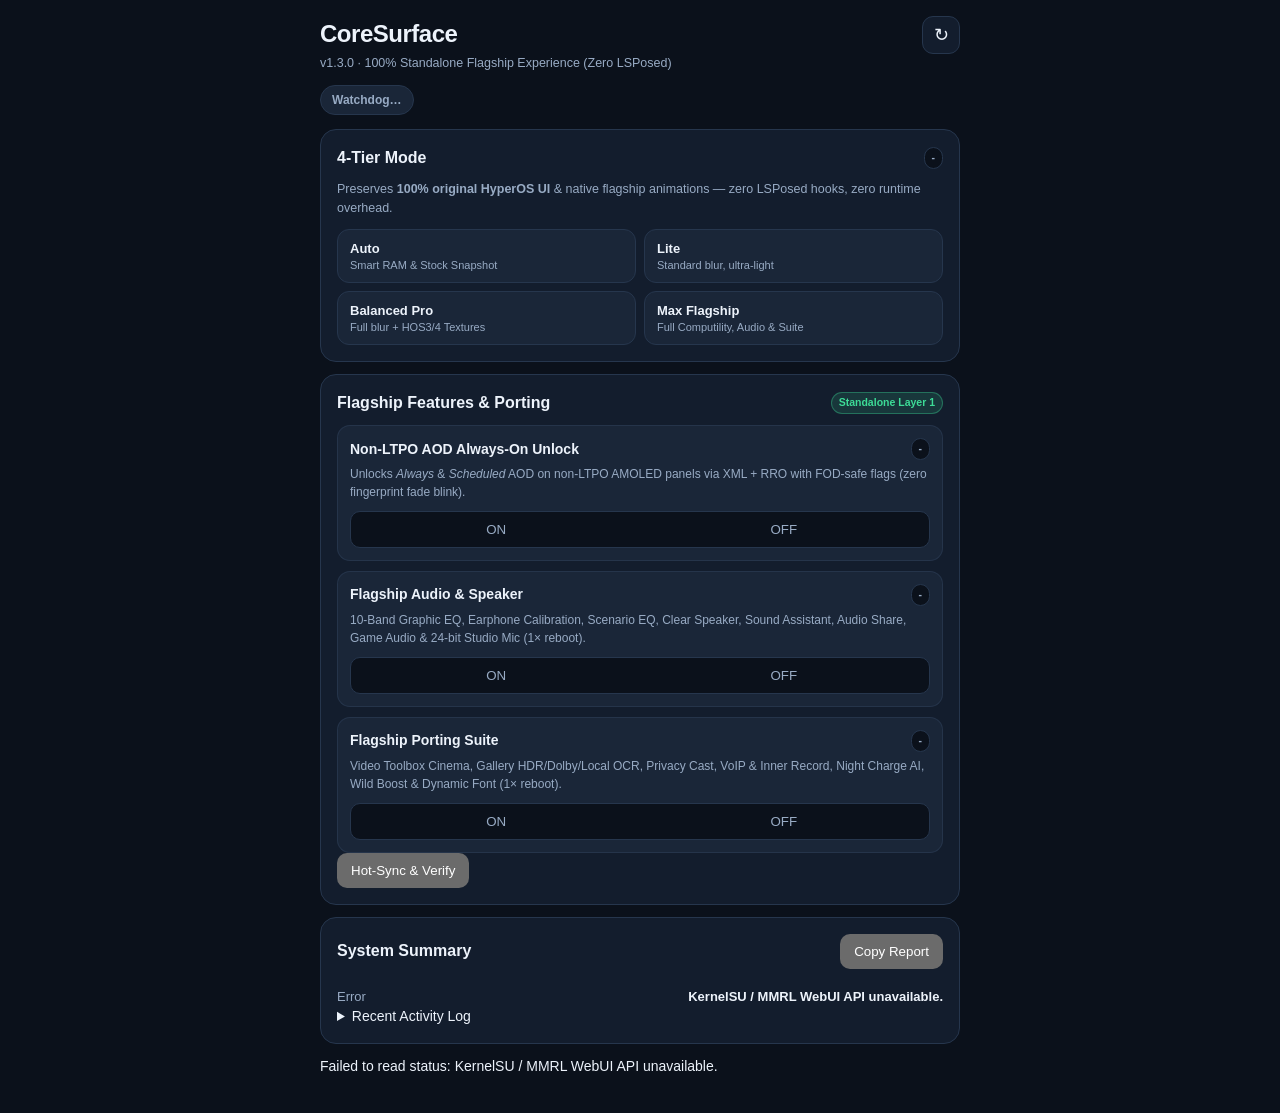
==== commit 166899d5: "refactor(zero-gimmick): fix 30Hz AOD wake blink & strip hardware-locked Audio/AI HDR dummy props" ====
--- a/webroot/index.html
+++ b/webroot/index.html
@@ -92,7 +92,7 @@
               <h3>Flagship Audio &amp; Speaker</h3>
               <span id="verify-FEAT_FLAGSHIP_AUDIO" class="v-pill v-neutral">-</span>
             </div>
-            <p class="feat-desc">Dolby/Mi Sound Scenario EQ, 10-Band Graphic EQ, Stereo &amp; Clear Speaker, Hi-Fi DAC, Sound Assistant, Spatial Audio, Game Audio &amp; 24-bit Studio Mic (1× reboot).</p>
+            <p class="feat-desc">10-Band Graphic EQ, Earphone Calibration, Scenario EQ, Clear Speaker, Sound Assistant, Audio Share, Game Audio &amp; 24-bit Studio Mic (1× reboot).</p>
           </div>
           <div class="seg-group" data-key="FEAT_FLAGSHIP_AUDIO" role="group" aria-label="Flagship Audio & Speaker">
             <button type="button" data-val="1">ON</button>
@@ -106,7 +106,7 @@
               <h3>Flagship Porting Suite</h3>
               <span id="verify-FEAT_FLAGSHIP_SUITE" class="v-pill v-neutral">-</span>
             </div>
-            <p class="feat-desc">AI Image Engine, Video Toolbox Cinema, Gallery HDR/Dolby/Local OCR, Privacy Cast, VoIP &amp; Inner Record, Night Charge AI, Wild Boost &amp; Dynamic Font (1× reboot).</p>
+            <p class="feat-desc">Video Toolbox Cinema, Gallery HDR/Dolby/Local OCR, Privacy Cast, VoIP &amp; Inner Record, Night Charge AI, Wild Boost &amp; Dynamic Font (1× reboot).</p>
           </div>
           <div class="seg-group" data-key="FEAT_FLAGSHIP_SUITE" role="group" aria-label="Flagship Porting Suite">
             <button type="button" data-val="1">ON</button>
--- a/webroot/style.css
+++ b/webroot/style.css
@@ -213,7 +213,8 @@
 .kv-row {
   display: flex;
   justify-content: space-between;
-  gap: 12px;
+  align-items: baseline;
+  gap: 14px;
   padding: 8px 0;
   border-bottom: 1px solid rgba(38, 54, 77, 0.7);
 }
@@ -225,12 +226,17 @@
 
 .kv-row span {
   color: var(--muted);
+  font-size: 13px;
   flex-shrink: 0;
 }
 
 .kv-row strong {
   text-align: right;
-  word-break: break-all;
+  font-size: 13px;
+  line-height: 1.4;
+  word-break: normal;
+  overflow-wrap: break-word;
+  min-width: 0;
 }
 
 .feat-list {
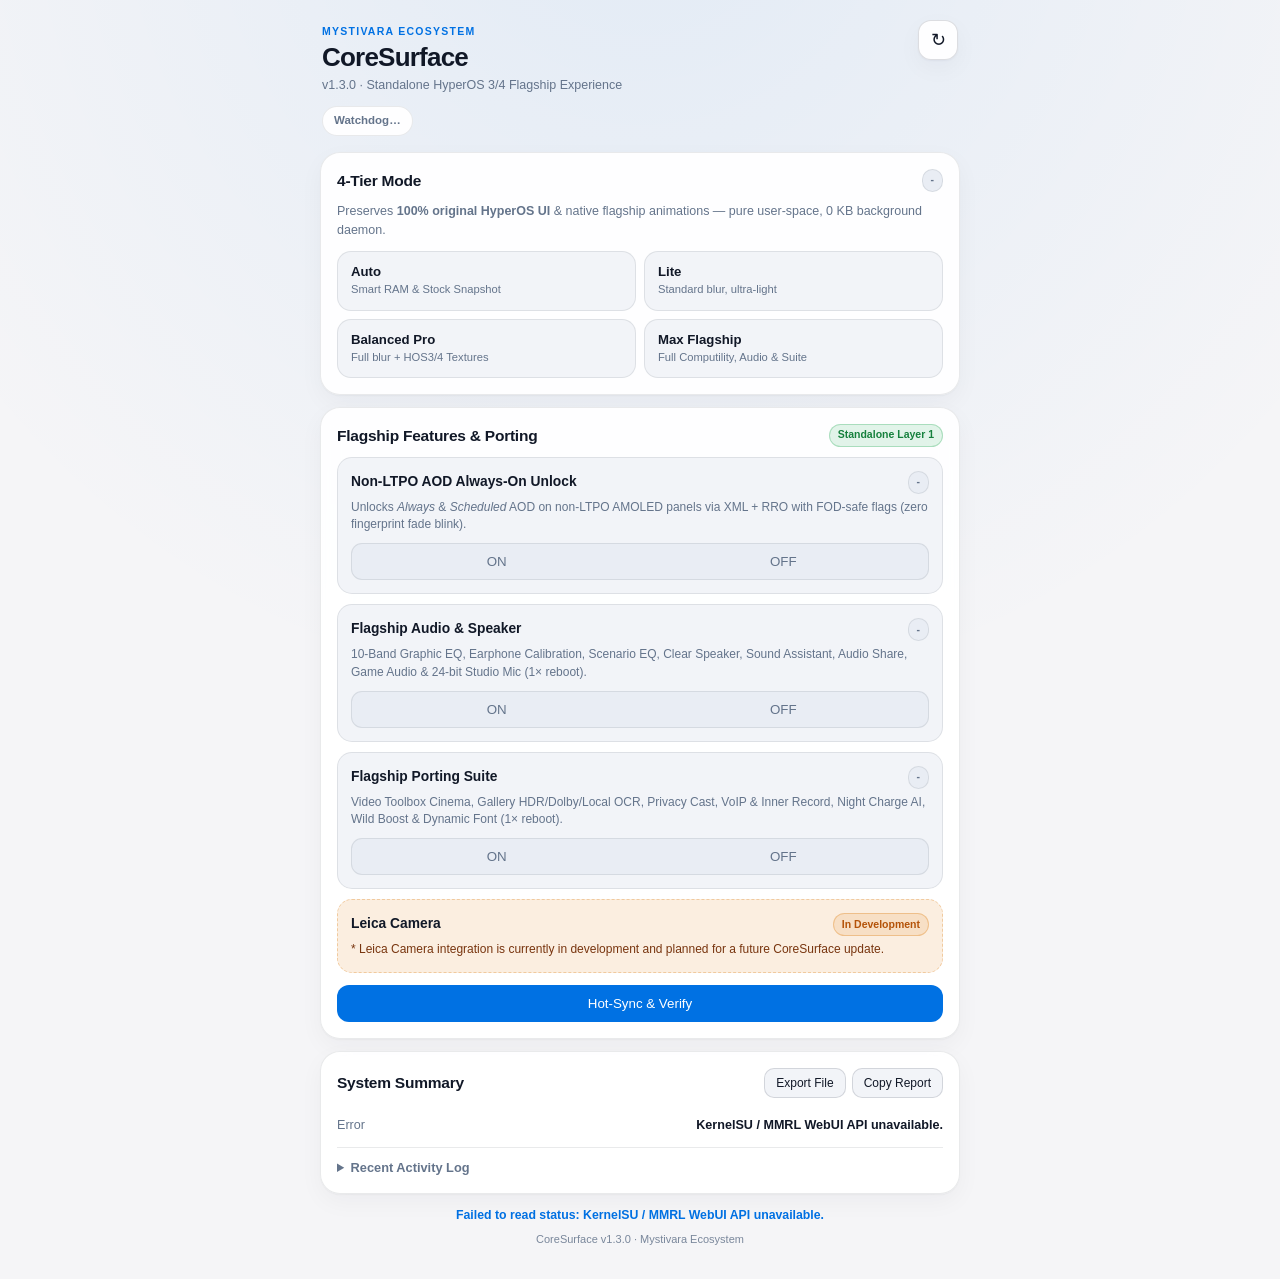
==== commit 62cb5048: "polish(v1.3.0): Auto Light/Dark WebUI, one-tap diag export, Leica roadmap notice & clean copy" ====
--- a/webroot/index.html
+++ b/webroot/index.html
@@ -3,6 +3,7 @@
 <head>
   <meta charset="utf-8">
   <meta name="viewport" content="width=device-width, initial-scale=1, viewport-fit=cover">
+  <meta name="color-scheme" content="light dark">
   <title>CoreSurface v1.3.0</title>
   <link rel="stylesheet" href="style.css">
 </head>
@@ -11,10 +12,11 @@
     <header class="hero">
       <div class="hero-top">
         <div>
+          <span class="eyebrow">MYSTIVARA ECOSYSTEM</span>
           <h1>CoreSurface</h1>
-          <p class="subtitle">v1.3.0 · 100% Standalone Flagship Experience (Zero LSPosed)</p>
+          <p class="subtitle">v1.3.0 · Standalone HyperOS 3/4 Flagship Experience</p>
         </div>
-        <button id="btn-refresh" class="btn-icon" type="button" aria-label="Refresh status">↻</button>
+        <button id="btn-refresh" class="btn-icon" type="button" aria-label="Refresh status" title="Refresh status">↻</button>
       </div>
       <div class="badge-row">
         <span id="watchdog-badge" class="badge badge-neutral">Watchdog…</span>
@@ -44,7 +46,7 @@
         <h2>4-Tier Mode</h2>
         <span id="active-tier-pill" class="pill">-</span>
       </div>
-      <p class="hint">Preserves <strong>100% original HyperOS UI</strong> &amp; native flagship animations — zero LSPosed hooks, zero runtime overhead.</p>
+      <p class="hint">Preserves <strong>100% original HyperOS UI</strong> &amp; native flagship animations — pure user-space, 0 KB background daemon.</p>
       <div class="tier-grid">
         <button class="btn-tier" data-tier="auto" type="button">
           <strong>Auto</strong>
@@ -113,6 +115,16 @@
             <button type="button" data-val="0">OFF</button>
           </div>
         </div>
+
+        <div class="feat-card feat-roadmap" aria-label="Leica Camera Development Notice">
+          <div class="feat-head feat-head-compact">
+            <div class="feat-title-wrap">
+              <h3>Leica Camera</h3>
+              <span class="v-pill v-warn">In Development</span>
+            </div>
+            <p class="feat-desc">* Leica Camera integration is currently in development and planned for a future CoreSurface update.</p>
+          </div>
+        </div>
       </div>
 
       <div class="action-row">
@@ -121,9 +133,12 @@
     </section>
 
     <section class="card">
-      <div class="card-head">
+      <div class="card-head card-head-wrap">
         <h2>System Summary</h2>
-        <button id="btn-export-diag" class="btn btn-ghost" type="button">Copy Report</button>
+        <div class="diag-btn-group">
+          <button id="btn-save-diag" class="btn btn-ghost" type="button">Export File</button>
+          <button id="btn-export-diag" class="btn btn-ghost" type="button">Copy Report</button>
+        </div>
       </div>
       <div id="summary-list" class="kv-list">
         <div class="kv-row"><span>Loading status…</span><strong>…</strong></div>
@@ -138,7 +153,8 @@
     </section>
 
     <footer class="footer">
-      <span id="toast-msg" aria-live="polite"></span>
+      <span id="toast-msg" class="toast-msg" aria-live="polite"></span>
+      <p class="footer-note">CoreSurface v1.3.0 · Mystivara Ecosystem</p>
     </footer>
   </main>
 
--- a/webroot/style.css
+++ b/webroot/style.css
@@ -1,34 +1,86 @@
 :root {
-  color-scheme: dark;
-  --bg: #0b111b;
-  --surface: #131d2d;
-  --surface-alt: #1a2638;
-  --border: #26364d;
-  --text: #edf3fb;
-  --muted: #98abc4;
-  --accent: #6cb4ff;
-  --accent-bg: rgba(108, 180, 255, 0.14);
-  --ok: #3ddc97;
-  --ok-bg: rgba(61, 220, 151, 0.14);
-  --warn: #f5b942;
-  --warn-bg: rgba(245, 185, 66, 0.14);
-  --danger: #ff6b7a;
-  --danger-bg: rgba(255, 107, 122, 0.14);
-  --coreflow: #6ee7e7;
-  --coreflow-bg: rgba(110, 231, 231, 0.13);
-  --radius: 16px;
+  color-scheme: light dark;
+  --bg: #f5f5f7;
+  --bg-glow: radial-gradient(circle at 50% -10%, rgba(0, 113, 227, 0.08), transparent 55%);
+  --surface: rgba(255, 255, 255, 0.92);
+  --surface-alt: #f2f4f8;
+  --surface-inset: #e9edf4;
+  --border: rgba(15, 23, 42, 0.09);
+  --border-strong: rgba(15, 23, 42, 0.14);
+  --shadow: 0 1px 2px rgba(15, 23, 42, 0.04), 0 8px 24px rgba(15, 23, 42, 0.04);
+  --text: #111827;
+  --muted: #64748b;
+  --accent: #0071e3;
+  --accent-text: #ffffff;
+  --accent-bg: rgba(0, 113, 227, 0.1);
+  --accent-border: rgba(0, 113, 227, 0.28);
+  --ok: #15803d;
+  --ok-bg: rgba(22, 163, 74, 0.12);
+  --ok-border: rgba(22, 163, 74, 0.28);
+  --warn: #b45309;
+  --warn-bg: rgba(217, 119, 6, 0.12);
+  --warn-border: rgba(217, 119, 6, 0.3);
+  --danger: #dc2626;
+  --danger-bg: rgba(220, 38, 38, 0.1);
+  --danger-border: rgba(220, 38, 38, 0.28);
+  --coreflow: #0f766e;
+  --coreflow-bg: rgba(15, 118, 110, 0.12);
+  --coreflow-border: rgba(15, 118, 110, 0.28);
+  --banner-info-text: #0c4a6e;
+  --banner-warn-text: #78350f;
+  --banner-danger-text: #7f1d1d;
+  --banner-danger-sub: #991b1b;
+  --radius: 20px;
+}
+
+@media (prefers-color-scheme: dark) {
+  :root {
+    --bg: #080b10;
+    --bg-glow: radial-gradient(circle at 50% -10%, rgba(41, 151, 255, 0.14), transparent 55%);
+    --surface: rgba(20, 24, 32, 0.88);
+    --surface-alt: #181e28;
+    --surface-inset: #0f141c;
+    --border: rgba(255, 255, 255, 0.08);
+    --border-strong: rgba(255, 255, 255, 0.14);
+    --shadow: 0 2px 6px rgba(0, 0, 0, 0.28), 0 12px 32px rgba(0, 0, 0, 0.24);
+    --text: #f3f6fb;
+    --muted: #94a3b8;
+    --accent: #2997ff;
+    --accent-text: #061426;
+    --accent-bg: rgba(41, 151, 255, 0.14);
+    --accent-border: rgba(41, 151, 255, 0.34);
+    --ok: #34d399;
+    --ok-bg: rgba(52, 211, 153, 0.14);
+    --ok-border: rgba(52, 211, 153, 0.34);
+    --warn: #fbbf24;
+    --warn-bg: rgba(251, 191, 36, 0.14);
+    --warn-border: rgba(251, 191, 36, 0.34);
+    --danger: #fb7185;
+    --danger-bg: rgba(251, 113, 133, 0.14);
+    --danger-border: rgba(251, 113, 133, 0.35);
+    --coreflow: #5eead4;
+    --coreflow-bg: rgba(94, 234, 212, 0.14);
+    --coreflow-border: rgba(94, 234, 212, 0.34);
+    --banner-info-text: #dbeafe;
+    --banner-warn-text: #fef3c7;
+    --banner-danger-text: #ffe4e6;
+    --banner-danger-sub: #fecdd3;
+  }
 }
 
 * {
   box-sizing: border-box;
+  -webkit-tap-highlight-color: transparent;
 }
 
 body {
   margin: 0;
-  background: var(--bg);
+  min-height: 100vh;
+  background-color: var(--bg);
+  background-image: var(--bg-glow);
   color: var(--text);
-  font: 14px/1.5 -apple-system, BlinkMacSystemFont, "Segoe UI", Roboto, sans-serif;
-  padding: 16px 14px 36px;
+  font: 14px/1.5 -apple-system, BlinkMacSystemFont, "SF Pro Text", "Segoe UI", Roboto, sans-serif;
+  padding: calc(16px + env(safe-area-inset-top, 0px)) 14px calc(32px + env(safe-area-inset-bottom, 0px));
   -webkit-font-smoothing: antialiased;
 }
 
@@ -39,6 +91,7 @@
 
 .hero {
   margin-bottom: 14px;
+  padding: 4px 2px 2px;
 }
 
 .hero-top {
@@ -48,34 +101,51 @@
   gap: 12px;
 }
 
+.eyebrow {
+  display: inline-block;
+  font-size: 10.5px;
+  font-weight: 700;
+  letter-spacing: 0.12em;
+  color: var(--accent);
+  margin-bottom: 3px;
+}
+
 h1 {
   margin: 0;
-  font-size: 24px;
-  font-weight: 700;
-  letter-spacing: -0.02em;
+  font-size: 26px;
+  font-weight: 750;
+  letter-spacing: -0.03em;
+  line-height: 1.15;
 }
 
 .subtitle {
-  margin: 2px 0 0;
+  margin: 3px 0 0;
   color: var(--muted);
   font-size: 12.5px;
 }
 
 .btn-icon {
-  width: 38px;
-  height: 38px;
-  border-radius: 11px;
-  border: 1px solid var(--border);
+  width: 40px;
+  height: 40px;
+  flex-shrink: 0;
+  border-radius: 13px;
+  border: 1px solid var(--border-strong);
   background: var(--surface);
   color: var(--text);
   font-size: 18px;
   cursor: pointer;
+  box-shadow: var(--shadow);
+  transition: transform 0.14s ease, border-color 0.14s ease;
+}
+
+.btn-icon:active {
+  transform: scale(0.95);
 }
 
 .badge-row {
   display: flex;
   flex-wrap: wrap;
-  gap: 8px;
+  gap: 7px;
   margin-top: 12px;
 }
 
@@ -85,13 +155,13 @@
   gap: 6px;
   padding: 5px 11px;
   border-radius: 999px;
-  font-size: 12px;
-  font-weight: 600;
+  font-size: 11.5px;
+  font-weight: 650;
   border: 1px solid transparent;
 }
 
 .badge-neutral {
-  background: var(--surface-alt);
+  background: var(--surface);
   color: var(--muted);
   border-color: var(--border);
 }
@@ -99,51 +169,52 @@
 .badge-ok {
   background: var(--ok-bg);
   color: var(--ok);
-  border-color: rgba(61, 220, 151, 0.35);
+  border-color: var(--ok-border);
 }
 
 .badge-warn {
   background: var(--warn-bg);
   color: var(--warn);
-  border-color: rgba(245, 185, 66, 0.35);
+  border-color: var(--warn-border);
 }
 
 .badge-danger {
   background: var(--danger-bg);
   color: var(--danger);
-  border-color: rgba(255, 107, 122, 0.35);
+  border-color: var(--danger-border);
 }
 
 .badge-coreflow {
   background: var(--coreflow-bg);
   color: var(--coreflow);
-  border-color: rgba(110, 231, 231, 0.35);
+  border-color: var(--coreflow-border);
 }
 
 .banner {
-  border-radius: 14px;
+  border-radius: 16px;
   padding: 13px 15px;
   margin-bottom: 12px;
-  font-size: 13px;
+  font-size: 12.8px;
+  line-height: 1.45;
   border: 1px solid var(--border);
 }
 
 .banner-info {
   background: var(--accent-bg);
-  border-color: rgba(108, 180, 255, 0.35);
-  color: #d6eaff;
+  border-color: var(--accent-border);
+  color: var(--banner-info-text);
 }
 
 .banner-warn {
   background: var(--warn-bg);
-  border-color: rgba(245, 185, 66, 0.4);
-  color: #fde4a6;
+  border-color: var(--warn-border);
+  color: var(--banner-warn-text);
 }
 
 .banner-danger {
   background: var(--danger-bg);
-  border-color: rgba(255, 107, 122, 0.4);
-  color: #ffd7dc;
+  border-color: var(--danger-border);
+  color: var(--banner-danger-text);
   display: flex;
   flex-direction: column;
   gap: 10px;
@@ -151,8 +222,8 @@
 
 .banner-danger p {
   margin: 4px 0 0;
-  font-size: 12.5px;
-  color: #f6b7bf;
+  font-size: 12.2px;
+  color: var(--banner-danger-sub);
 }
 
 .card {
@@ -161,10 +232,9 @@
   border-radius: var(--radius);
   padding: 16px;
   margin-bottom: 12px;
-}
-
-.card-warn {
-  border-color: rgba(245, 185, 66, 0.45);
+  box-shadow: var(--shadow);
+  backdrop-filter: blur(14px);
+  -webkit-backdrop-filter: blur(14px);
 }
 
 .card-head {
@@ -175,20 +245,25 @@
   margin-bottom: 10px;
 }
 
+.card-head-wrap {
+  flex-wrap: wrap;
+}
+
 .card-head h2 {
   margin: 0;
 }
 
 h2 {
   margin: 0 0 10px;
-  font-size: 16px;
-  font-weight: 650;
+  font-size: 15.5px;
+  font-weight: 700;
+  letter-spacing: -0.015em;
 }
 
 h3 {
   margin: 0;
-  font-size: 14px;
-  font-weight: 620;
+  font-size: 13.8px;
+  font-weight: 650;
 }
 
 .hint {
@@ -201,42 +276,60 @@
   font-family: ui-monospace, SFMono-Regular, Menlo, monospace;
   font-size: 11.5px;
   background: var(--surface-alt);
-  padding: 1px 5px;
-  border-radius: 5px;
-}
-
-.kv-list {
+  padding: 1px 6px;
+  border-radius: 6px;
+  border: 1px solid var(--border);
+}
+
+.tier-grid {
+  display: grid;
+  grid-template-columns: repeat(2, 1fr);
+  gap: 8px;
+}
+
+@media (max-width: 360px) {
+  .tier-grid {
+    grid-template-columns: 1fr;
+  }
+}
+
+.btn-tier {
   display: flex;
   flex-direction: column;
-}
-
-.kv-row {
-  display: flex;
-  justify-content: space-between;
-  align-items: baseline;
-  gap: 14px;
-  padding: 8px 0;
-  border-bottom: 1px solid rgba(38, 54, 77, 0.7);
-}
-
-.kv-row:last-child {
-  border-bottom: 0;
-  padding-bottom: 0;
-}
-
-.kv-row span {
-  color: var(--muted);
-  font-size: 13px;
-  flex-shrink: 0;
-}
-
-.kv-row strong {
-  text-align: right;
-  font-size: 13px;
-  line-height: 1.4;
-  word-break: normal;
-  overflow-wrap: break-word;
-  min-width: 0;
+  align-items: flex-start;
+  gap: 3px;
+  padding: 12px 13px;
+  border-radius: 14px;
+  border: 1px solid var(--border);
+  background: var(--surface-alt);
+  color: var(--text);
+  text-align: left;
+  cursor: pointer;
+  transition: border-color 0.15s ease, background 0.15s ease, transform 0.12s ease;
+}
+
+.btn-tier:active {
+  transform: scale(0.98);
+}
+
+.btn-tier strong {
+  font-size: 13.2px;
+  font-weight: 680;
+}
+
+.btn-tier span {
+  font-size: 11.2px;
+  color: var(--muted);
+  line-height: 1.35;
+}
+
+.btn-tier.active {
+  border-color: var(--accent);
+  background: var(--accent-bg);
+}
+
+.btn-tier.active strong {
+  color: var(--accent);
 }
 
 .feat-list {
@@ -247,17 +340,23 @@
 
 .feat-card {
   background: var(--surface-alt);
-  border: 1px solid rgba(38, 54, 77, 0.9);
-  border-radius: 13px;
-  padding: 12px;
-}
-
-.feat-exp {
+  border: 1px solid var(--border);
+  border-radius: 15px;
+  padding: 13px;
+}
+
+.feat-roadmap {
   border-style: dashed;
+  border-color: var(--warn-border);
+  background: var(--warn-bg);
 }
 
 .feat-head {
   margin-bottom: 10px;
+}
+
+.feat-head-compact {
+  margin-bottom: 0;
 }
 
 .feat-title-wrap {
@@ -268,40 +367,18 @@
   gap: 6px;
 }
 
-.meta-pills {
-  display: inline-flex;
-  flex-wrap: wrap;
-  gap: 5px;
-}
-
-.load-pill,
 .v-pill,
 .pill {
   font-size: 10.5px;
-  font-weight: 650;
-  padding: 2px 7px;
+  font-weight: 680;
+  padding: 2.5px 8px;
   border-radius: 999px;
   white-space: nowrap;
 }
 
-.load-low {
-  background: rgba(61, 220, 151, 0.12);
-  color: #7ee3b4;
-}
-
-.load-med {
-  background: rgba(245, 185, 66, 0.14);
-  color: #f6ca6e;
-}
-
-.load-high {
-  background: rgba(255, 107, 122, 0.15);
-  color: #ff99a4;
-}
-
 .v-neutral,
 .pill {
-  background: var(--bg);
+  background: var(--surface-inset);
   color: var(--muted);
   border: 1px solid var(--border);
 }
@@ -310,74 +387,65 @@
 .pill.on {
   background: var(--ok-bg);
   color: var(--ok);
-  border: 1px solid rgba(61, 220, 151, 0.35);
+  border: 1px solid var(--ok-border);
 }
 
 .v-warn,
 .pill.warn {
   background: var(--warn-bg);
   color: var(--warn);
-  border: 1px solid rgba(245, 185, 66, 0.35);
+  border: 1px solid var(--warn-border);
 }
 
 .v-info {
   background: var(--accent-bg);
   color: var(--accent);
-  border: 1px solid rgba(108, 180, 255, 0.35);
+  border: 1px solid var(--accent-border);
 }
 
 .v-danger,
 .pill.danger {
   background: var(--danger-bg);
   color: var(--danger);
-  border: 1px solid rgba(255, 107, 122, 0.35);
+  border: 1px solid var(--danger-border);
 }
 
 .feat-desc {
   margin: 5px 0 0;
   font-size: 12px;
-  color: var(--muted);
-}
-
-.tag-warn {
-  font-size: 10.5px;
-  color: var(--warn);
-  background: var(--warn-bg);
-  padding: 1px 6px;
-  border-radius: 6px;
-  margin-left: 4px;
-  font-weight: 600;
+  line-height: 1.45;
+  color: var(--muted);
+}
+
+.feat-roadmap .feat-desc {
+  color: var(--banner-warn-text);
 }
 
 .seg-group {
   display: grid;
   grid-auto-flow: column;
   grid-auto-columns: 1fr;
-  background: var(--bg);
-  border: 1px solid var(--border);
-  border-radius: 10px;
+  background: var(--surface-inset);
+  border: 1px solid var(--border);
+  border-radius: 11px;
   padding: 3px;
   gap: 3px;
-}
-
-.seg-group.seg-grid-2x2 {
-  grid-auto-flow: row;
-  grid-template-columns: repeat(2, 1fr);
 }
 
 .seg-group button {
   border: 0;
   background: transparent;
   color: var(--muted);
-  font: 600 12.5px/1.2 inherit;
+  font: 650 12.2px/1.2 inherit;
   padding: 7px 8px;
   border-radius: 8px;
   cursor: pointer;
+  transition: background 0.15s ease, color 0.15s ease;
 }
 
 .seg-group button.active {
   background: var(--accent);
-  color: #091526;
+  color: var(--accent-text);
 }
 
 .seg-group button:disabled {
@@ -385,59 +453,44 @@
   cursor: not-allowed;
 }
 
+.action-row {
+  margin-top: 12px;
+  display: flex;
+}
+
 .btn {
   border: 0;
-  border-radius: 10px;
+  border-radius: 12px;
   padding: 10px 14px;
-  font: 600 13px/1.2 inherit;
+  font: 650 12.8px/1.2 inherit;
   cursor: pointer;
-}
-
-.btn-secondary {
+  transition: opacity 0.14s ease, transform 0.12s ease, border-color 0.14s ease;
+}
+
+.btn:active {
+  transform: scale(0.98);
+}
+
+.btn-primary {
+  width: 100%;
+  background: var(--accent);
+  color: var(--accent-text);
+  padding: 11px 16px;
+}
+
+.btn-ghost {
   background: var(--surface-alt);
   color: var(--text);
-  border: 1px solid var(--border);
+  border: 1px solid var(--border-strong);
+  padding: 7px 11px;
+  font-size: 12px;
+  border-radius: 10px;
 }
 
 .btn-danger {
   background: var(--danger);
-  color: #24070b;
+  color: #ffffff;
   align-self: flex-start;
-}
-
-.tier-grid {
-  display: grid;
-  grid-template-columns: repeat(2, 1fr);
-  gap: 8px;
-}
-
-@media (max-width: 360px) {
-  .tier-grid {
-    grid-template-columns: 1fr;
-  }
-}
-
-.btn-tier {
-  display: flex;
-  flex-direction: column;
-  align-items: flex-start;
-  gap: 3px;
-  padding: 11px 12px;
-  border-radius: 12px;
-  border: 1px solid var(--border);
-  background: var(--surface-alt);
-  color: var(--text);
-  text-align: left;
-  cursor: pointer;
-}
-
-.btn-tier strong {
-  font-size: 13px;
-}
-
-.btn-tier span {
-  font-size: 11px;
-  color: var(--muted);
 }
 
 .btn:disabled,
@@ -447,101 +500,109 @@
   cursor: wait;
 }
 
-.btn-tier.active {
-  border-color: var(--accent);
-  background: var(--accent-bg);
-}
-
-.btn-tier.active strong {
-  color: var(--accent);
-}
-
-.quick-actions {
-  display: flex;
-  flex-wrap: wrap;
-  gap: 8px;
-  margin-top: 10px;
-}
-
-.export-box {
+.diag-btn-group {
+  display: inline-flex;
+  align-items: center;
+  gap: 6px;
+}
+
+.kv-list {
+  display: flex;
+  flex-direction: column;
+}
+
+.kv-row {
+  display: flex;
+  justify-content: space-between;
+  align-items: baseline;
+  gap: 14px;
+  padding: 8.5px 0;
+  border-bottom: 1px solid var(--border);
+}
+
+.kv-row:last-child {
+  border-bottom: 0;
+  padding-bottom: 0;
+}
+
+.kv-row span {
+  color: var(--muted);
+  font-size: 12.6px;
+  flex-shrink: 0;
+}
+
+.kv-row strong {
+  text-align: right;
+  font-size: 12.6px;
+  font-weight: 620;
+  line-height: 1.4;
+  word-break: normal;
+  overflow-wrap: break-word;
+  min-width: 0;
+}
+
+.diag-export {
+  margin-top: 12px;
+}
+
+.diag-export textarea {
   width: 100%;
+  min-height: 120px;
   resize: vertical;
+  padding: 10px;
+  border-radius: 11px;
+  border: 1px solid var(--border-strong);
+  background: var(--surface-inset);
   color: var(--text);
-}
-
-.summary-title {
-  font-size: 15px;
+  font: 11.2px/1.45 ui-monospace, SFMono-Regular, Menlo, monospace;
+}
+
+.log-details {
+  margin-top: 12px;
+  padding-top: 10px;
+  border-top: 1px solid var(--border);
+}
+
+.log-details summary {
+  font-size: 12.8px;
   font-weight: 650;
+  color: var(--muted);
   cursor: pointer;
-  list-style: none;
-}
-
-.summary-title::-webkit-details-marker {
-  display: none;
-}
-
-.props-list {
-  list-style: none;
-  margin: 10px 0 0;
-  padding: 0;
-  display: flex;
-  flex-direction: column;
-  gap: 6px;
-}
-
-.props-list li {
-  display: flex;
-  align-items: baseline;
-  gap: 8px;
-  font-family: ui-monospace, SFMono-Regular, Menlo, monospace;
-  font-size: 11.5px;
-  background: var(--bg);
-  border: 1px solid rgba(38, 54, 77, 0.7);
-  border-radius: 8px;
-  padding: 7px 9px;
-  word-break: break-all;
-}
-
-.prop-tier {
-  flex-shrink: 0;
-  font-family: inherit;
-  font-size: 9.5px;
-  font-weight: 700;
-  text-transform: uppercase;
-  padding: 2px 6px;
-  border-radius: 5px;
-  background: var(--accent-bg);
-  color: var(--accent);
-}
-
-.prop-warn {
-  background: var(--warn-bg);
-  color: var(--warn);
+  user-select: none;
 }
 
 .log-box {
   margin: 10px 0 0;
   padding: 10px;
-  border-radius: 10px;
-  background: var(--bg);
-  border: 1px solid rgba(38, 54, 77, 0.7);
-  color: var(--muted);
-  font: 11.5px/1.45 ui-monospace, SFMono-Regular, Menlo, monospace;
+  border-radius: 11px;
+  background: var(--surface-inset);
+  border: 1px solid var(--border);
+  color: var(--muted);
+  font: 11.2px/1.48 ui-monospace, SFMono-Regular, Menlo, monospace;
   white-space: pre-wrap;
   word-break: break-word;
   max-height: 240px;
   overflow-y: auto;
 }
 
+.footer {
+  margin-top: 8px;
+  text-align: center;
+}
+
 .toast-msg {
-  margin: 10px 0 0;
-  font-size: 12.5px;
+  display: block;
+  min-height: 18px;
+  font-size: 12.3px;
+  font-weight: 560;
   color: var(--accent);
-  min-height: 18px;
-}
-
-.muted {
-  color: var(--muted);
+}
+
+.footer-note {
+  margin: 6px 0 0;
+  font-size: 11px;
+  color: var(--muted);
+  opacity: 0.85;
 }
 
 .hidden {
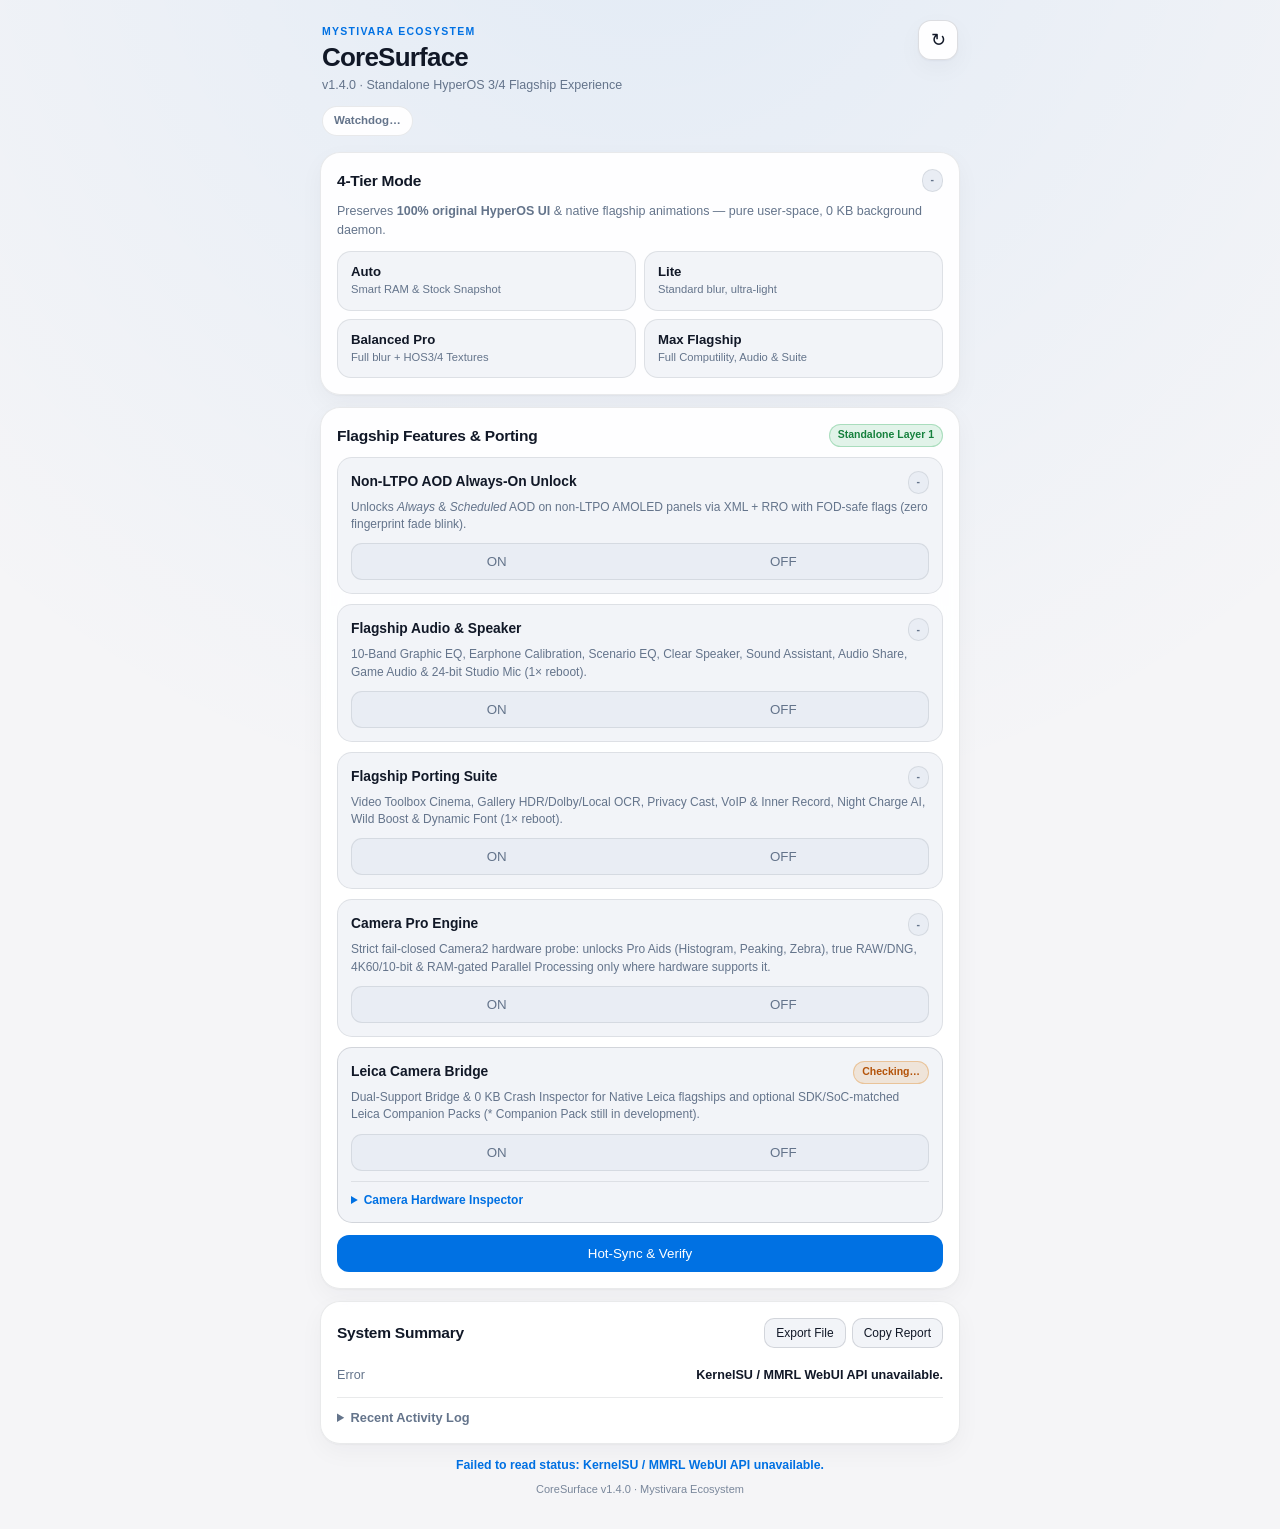
==== commit ba72dd09: "feat(v1.4.0): Hardware-Verified Camera Pro Engine, Dual-Support Leica Bridge & 0 KB Crash Inspector" ====
--- a/webroot/index.html
+++ b/webroot/index.html
@@ -4,7 +4,7 @@
   <meta charset="utf-8">
   <meta name="viewport" content="width=device-width, initial-scale=1, viewport-fit=cover">
   <meta name="color-scheme" content="light dark">
-  <title>CoreSurface v1.3.0</title>
+  <title>CoreSurface v1.4.0</title>
   <link rel="stylesheet" href="style.css">
 </head>
 <body>
@@ -14,7 +14,7 @@
         <div>
           <span class="eyebrow">MYSTIVARA ECOSYSTEM</span>
           <h1>CoreSurface</h1>
-          <p class="subtitle">v1.3.0 · Standalone HyperOS 3/4 Flagship Experience</p>
+          <p class="subtitle">v1.4.0 · Standalone HyperOS 3/4 Flagship Experience</p>
         </div>
         <button id="btn-refresh" class="btn-icon" type="button" aria-label="Refresh status" title="Refresh status">↻</button>
       </div>
@@ -35,6 +35,11 @@
         <p id="safemode-reason">CoreSurface paused after 2 consecutive failed boots.</p>
       </div>
       <button id="btn-reset-safemode" class="btn btn-danger" type="button">Reset &amp; Re-enable</button>
+    </div>
+
+    <div id="cam-watchdog-banner" class="banner banner-warn hidden" role="alert">
+      <strong>Camera Watchdog Auto-Reverted Leica Bridge.</strong>
+      <p id="cam-watchdog-reason">Repeated crashes were detected in stock/companion camera. CoreSurface reverted cleanly to Stock Camera + Pro Engine.</p>
     </div>
 
     <div id="metamodule-banner" class="banner banner-warn hidden" role="status">
@@ -116,14 +121,43 @@
           </div>
         </div>
 
-        <div class="feat-card feat-roadmap" aria-label="Leica Camera Development Notice">
-          <div class="feat-head feat-head-compact">
+        <div class="feat-card">
+          <div class="feat-head">
             <div class="feat-title-wrap">
-              <h3>Leica Camera</h3>
-              <span class="v-pill v-warn">In Development</span>
+              <h3>Camera Pro Engine</h3>
+              <span id="verify-FEAT_CAMERA_PRO" class="v-pill v-neutral">-</span>
             </div>
-            <p class="feat-desc">* Leica Camera integration is currently in development and planned for a future CoreSurface update.</p>
+            <p id="cam-pro-desc" class="feat-desc">Strict fail-closed Camera2 hardware probe: unlocks Pro Aids (Histogram, Peaking, Zebra), true RAW/DNG, 4K60/10-bit &amp; RAM-gated Parallel Processing only where hardware supports it.</p>
           </div>
+          <div class="seg-group" data-key="FEAT_CAMERA_PRO" role="group" aria-label="Camera Pro Engine">
+            <button type="button" data-val="1">ON</button>
+            <button type="button" data-val="0">OFF</button>
+          </div>
+        </div>
+
+        <div class="feat-card feat-leica">
+          <div class="feat-head">
+            <div class="feat-title-wrap">
+              <h3>Leica Camera Bridge</h3>
+              <span id="verify-FEAT_LEICA_BRIDGE" class="v-pill v-warn">Checking…</span>
+            </div>
+            <p id="leica-bridge-desc" class="feat-desc">Dual-Support Bridge &amp; 0 KB Crash Inspector for Native Leica flagships and optional SDK/SoC-matched Leica Companion Packs (* Companion Pack still in development).</p>
+          </div>
+          <div class="seg-group" data-key="FEAT_LEICA_BRIDGE" role="group" aria-label="Leica Camera Bridge">
+            <button type="button" data-val="1">ON</button>
+            <button type="button" data-val="0">OFF</button>
+          </div>
+
+          <details class="cam-inspector">
+            <summary>Camera Hardware Inspector</summary>
+            <div id="cam-inspector-list" class="kv-list kv-list-compact">
+              <div class="kv-row"><span>Camera Probe</span><strong>Loading…</strong></div>
+            </div>
+            <div class="cam-actions">
+              <button id="btn-cam-health" class="btn btn-ghost" type="button">Camera Health Check</button>
+              <button id="btn-cam-rollback" class="btn btn-ghost btn-ghost-danger" type="button">Safe Rollback</button>
+            </div>
+          </details>
         </div>
       </div>
 
@@ -154,7 +188,7 @@
 
     <footer class="footer">
       <span id="toast-msg" class="toast-msg" aria-live="polite"></span>
-      <p class="footer-note">CoreSurface v1.3.0 · Mystivara Ecosystem</p>
+      <p class="footer-note">CoreSurface v1.4.0 · Mystivara Ecosystem</p>
     </footer>
   </main>
 
--- a/webroot/style.css
+++ b/webroot/style.css
@@ -351,6 +351,56 @@
   background: var(--warn-bg);
 }
 
+.feat-leica {
+  border-color: var(--border-strong);
+}
+
+.cam-inspector {
+  margin-top: 10px;
+  padding-top: 9px;
+  border-top: 1px solid var(--border);
+}
+
+.cam-inspector summary {
+  font-size: 12px;
+  font-weight: 650;
+  color: var(--accent);
+  cursor: pointer;
+  user-select: none;
+}
+
+.kv-list-compact {
+  margin-top: 8px;
+}
+
+.kv-list-compact .kv-row {
+  padding: 5.5px 0;
+}
+
+.kv-list-compact .kv-row span,
+.kv-list-compact .kv-row strong {
+  font-size: 11.8px;
+}
+
+.cam-actions {
+  display: flex;
+  flex-wrap: wrap;
+  gap: 7px;
+  margin-top: 10px;
+}
+
+.btn-ghost-danger {
+  color: var(--danger);
+  border-color: var(--danger-border);
+}
+
+.banner-warn p {
+  margin: 4px 0 0;
+  font-size: 12.2px;
+  color: var(--banner-warn-text);
+  opacity: 0.92;
+}
+
 .feat-head {
   margin-bottom: 10px;
 }
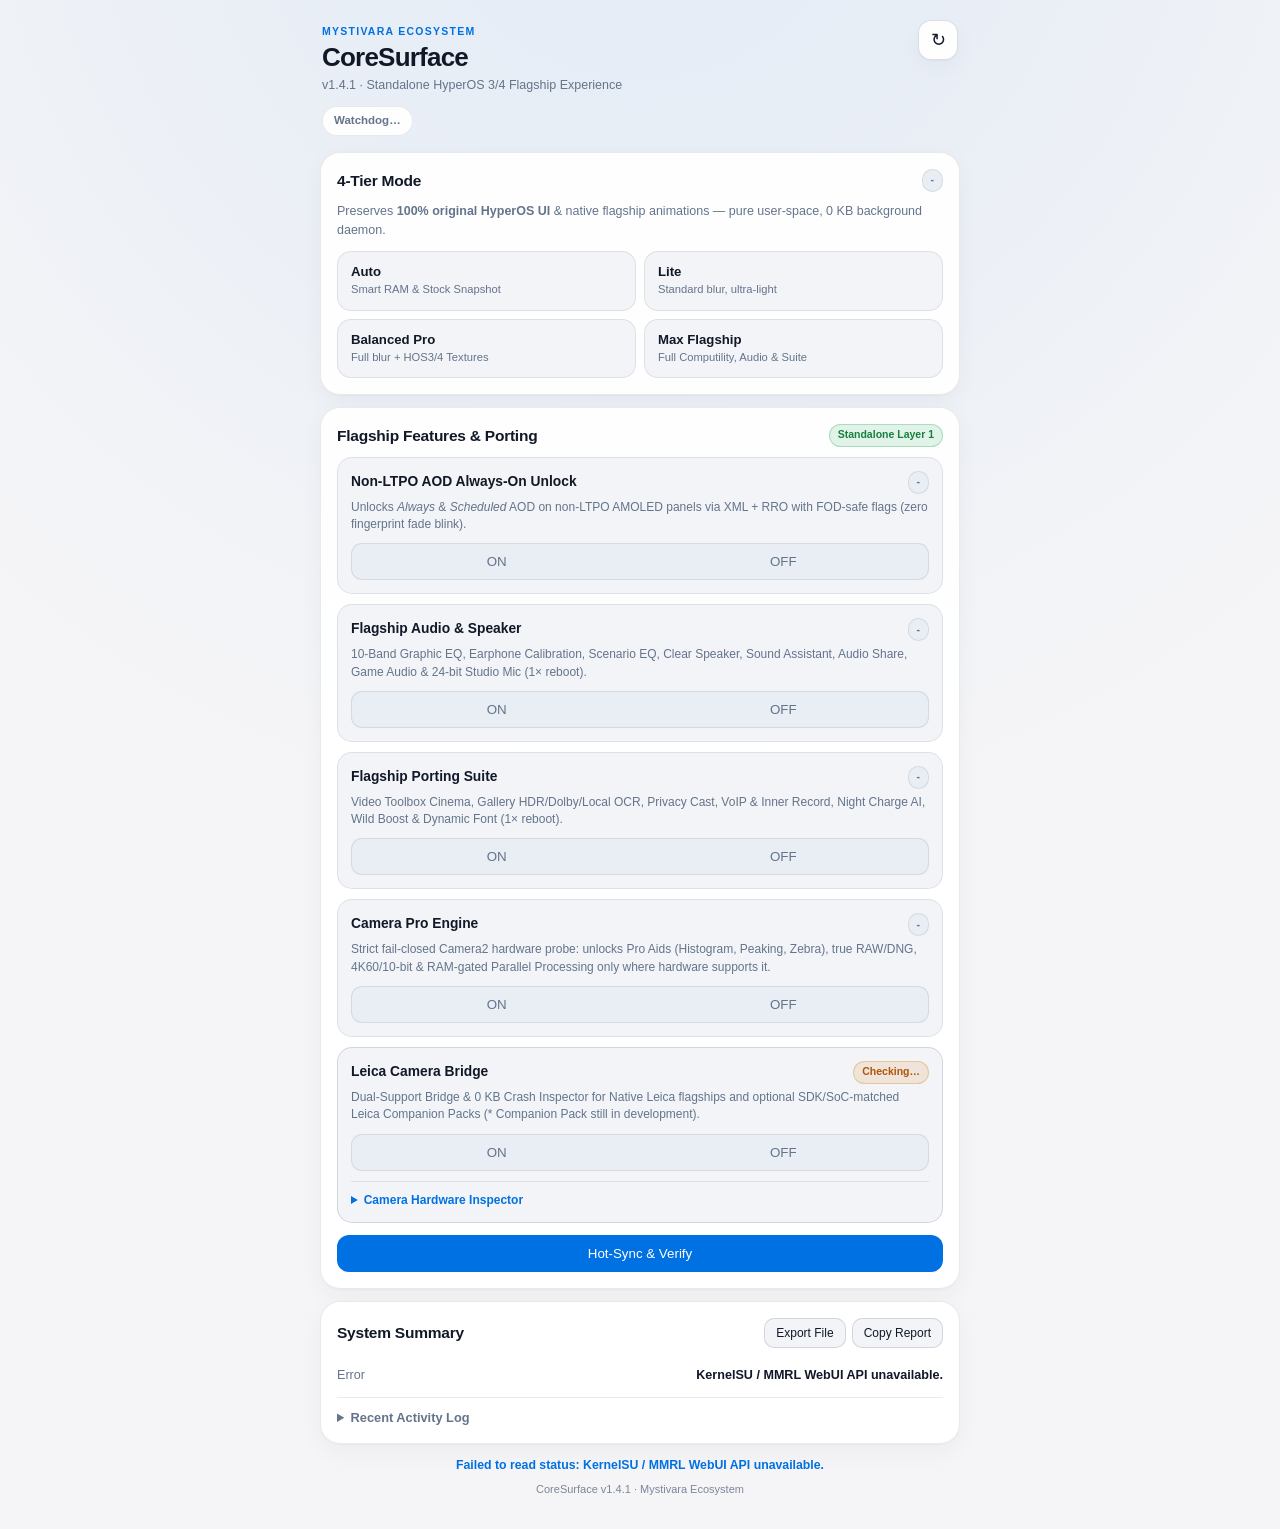
==== commit 1842e210: "fix(v1.4.1): restore full HyperOS 3/4 Advanced Textures Recents blur & fluid Parallel Animation cont" ====
--- a/webroot/index.html
+++ b/webroot/index.html
@@ -4,7 +4,7 @@
   <meta charset="utf-8">
   <meta name="viewport" content="width=device-width, initial-scale=1, viewport-fit=cover">
   <meta name="color-scheme" content="light dark">
-  <title>CoreSurface v1.4.0</title>
+  <title>CoreSurface v1.4.1</title>
   <link rel="stylesheet" href="style.css">
 </head>
 <body>
@@ -14,7 +14,7 @@
         <div>
           <span class="eyebrow">MYSTIVARA ECOSYSTEM</span>
           <h1>CoreSurface</h1>
-          <p class="subtitle">v1.4.0 · Standalone HyperOS 3/4 Flagship Experience</p>
+          <p class="subtitle">v1.4.1 · Standalone HyperOS 3/4 Flagship Experience</p>
         </div>
         <button id="btn-refresh" class="btn-icon" type="button" aria-label="Refresh status" title="Refresh status">↻</button>
       </div>
@@ -188,7 +188,7 @@
 
     <footer class="footer">
       <span id="toast-msg" class="toast-msg" aria-live="polite"></span>
-      <p class="footer-note">CoreSurface v1.4.0 · Mystivara Ecosystem</p>
+      <p class="footer-note">CoreSurface v1.4.1 · Mystivara Ecosystem</p>
     </footer>
   </main>
 
